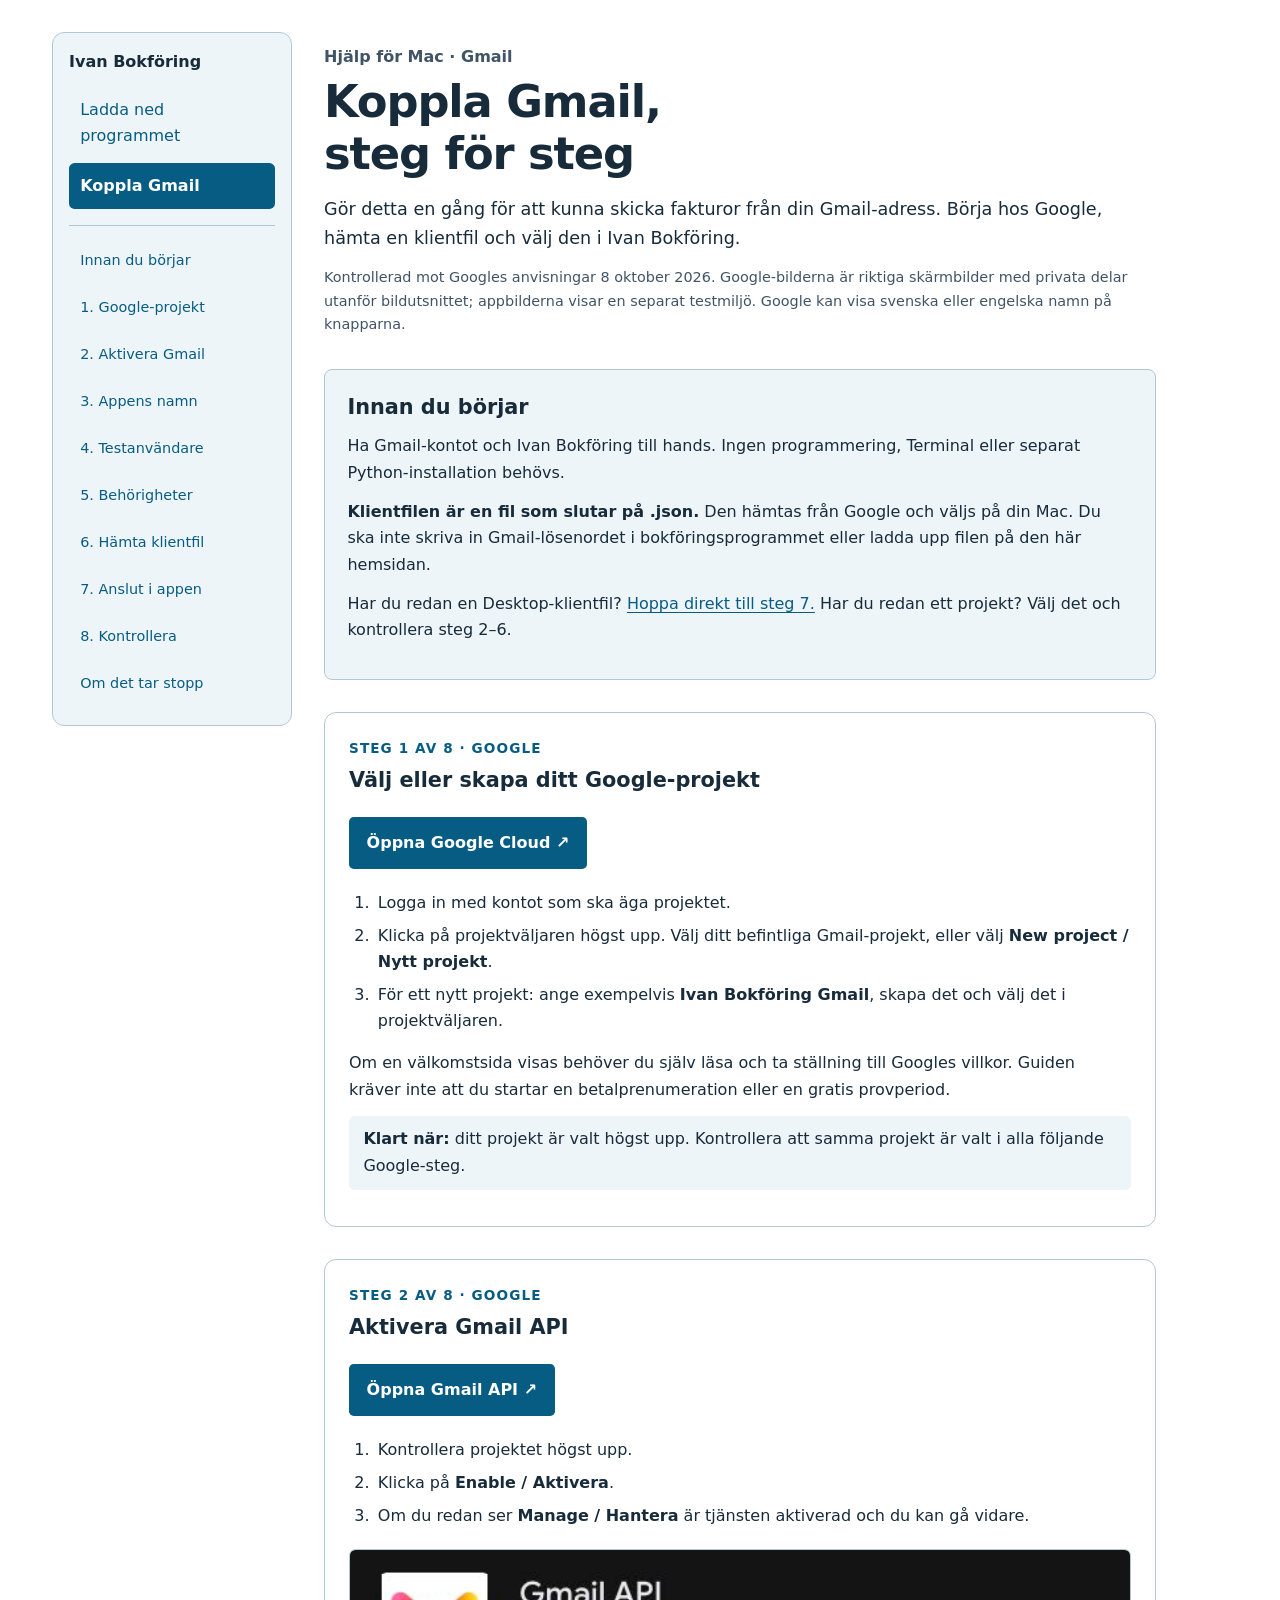
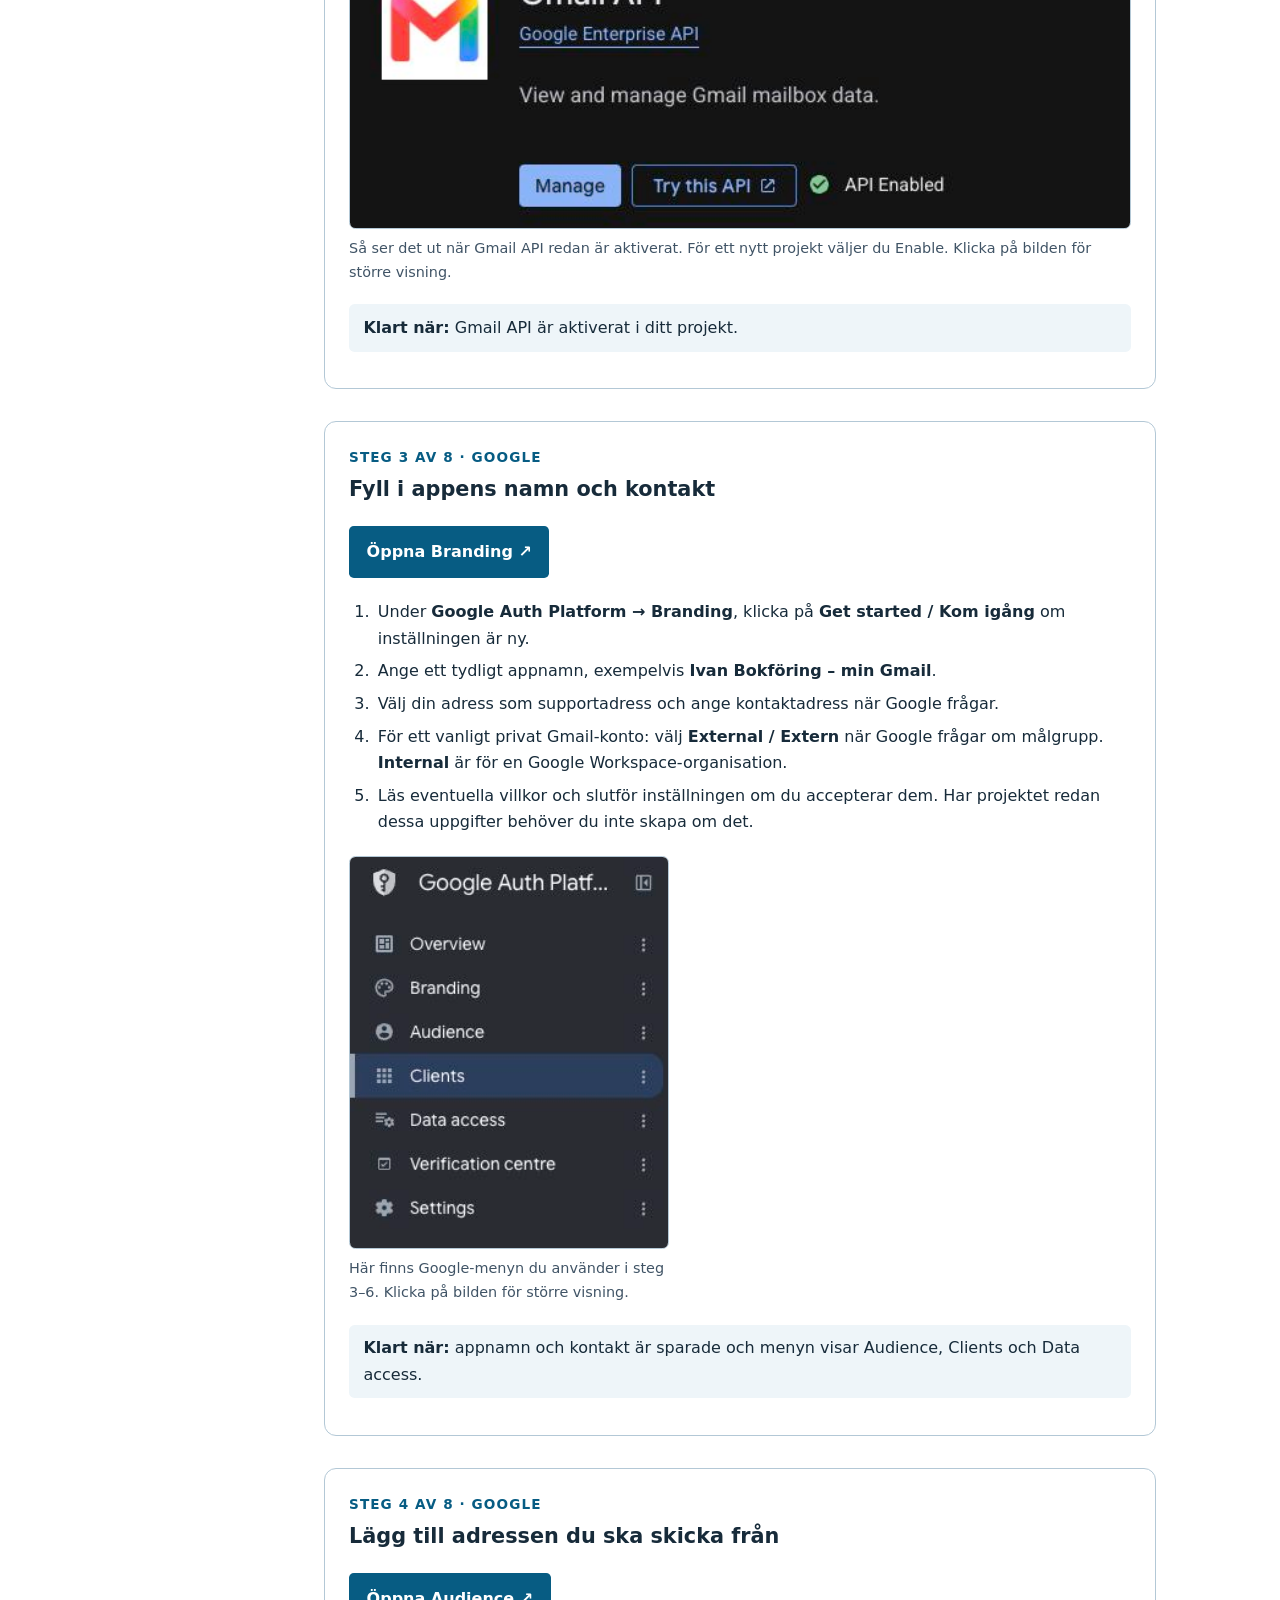
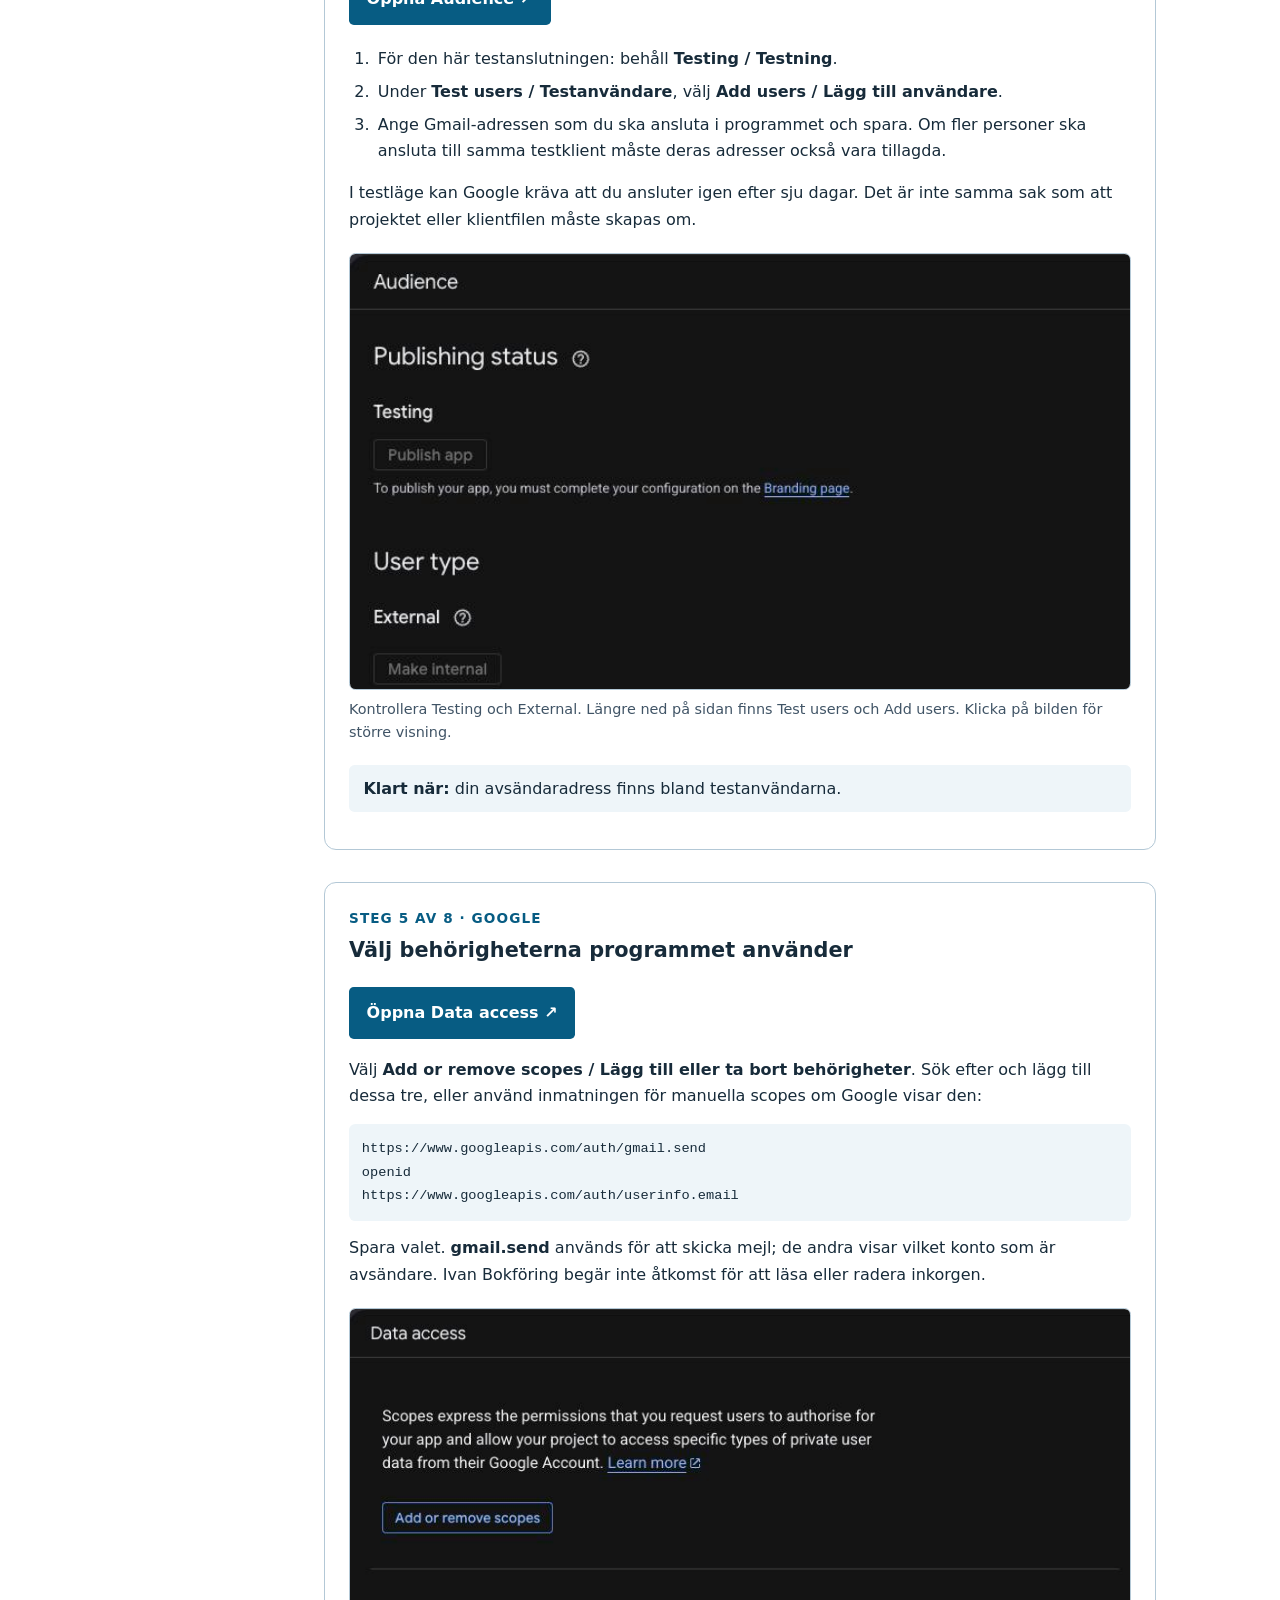
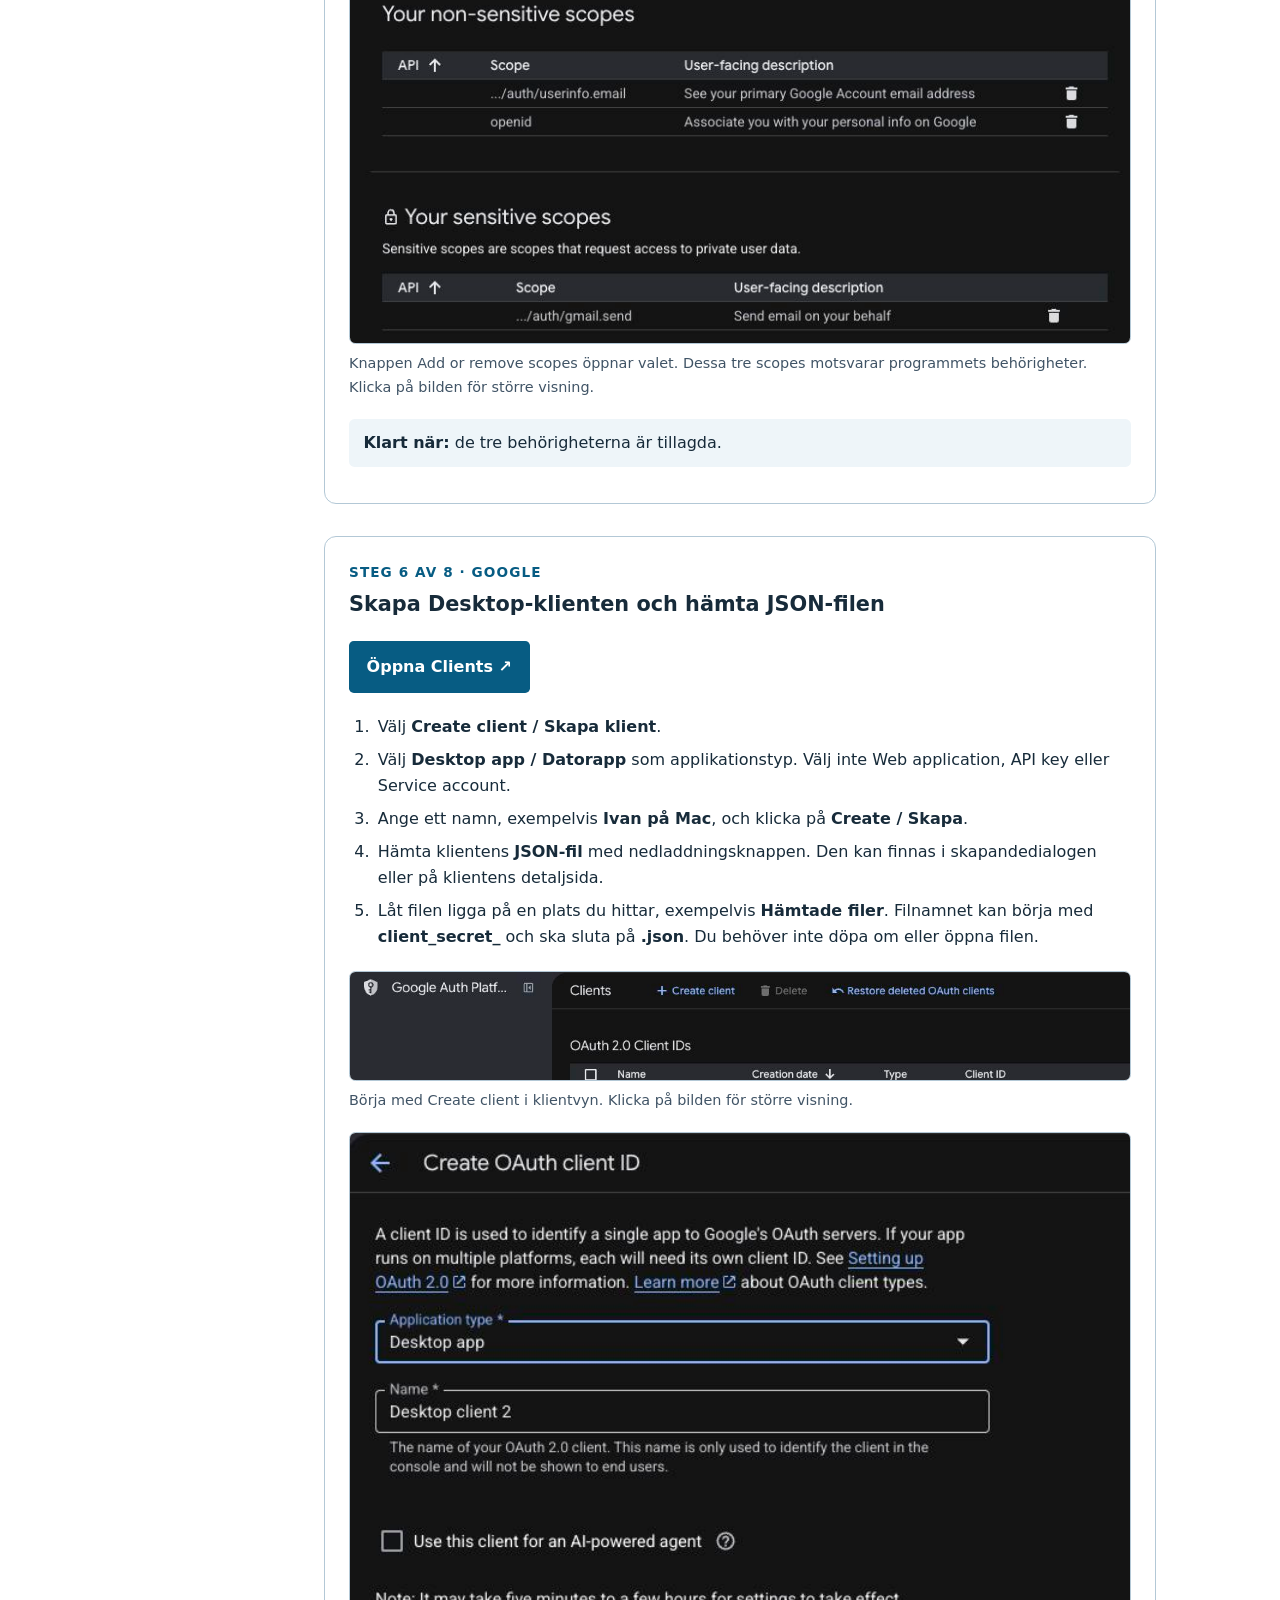
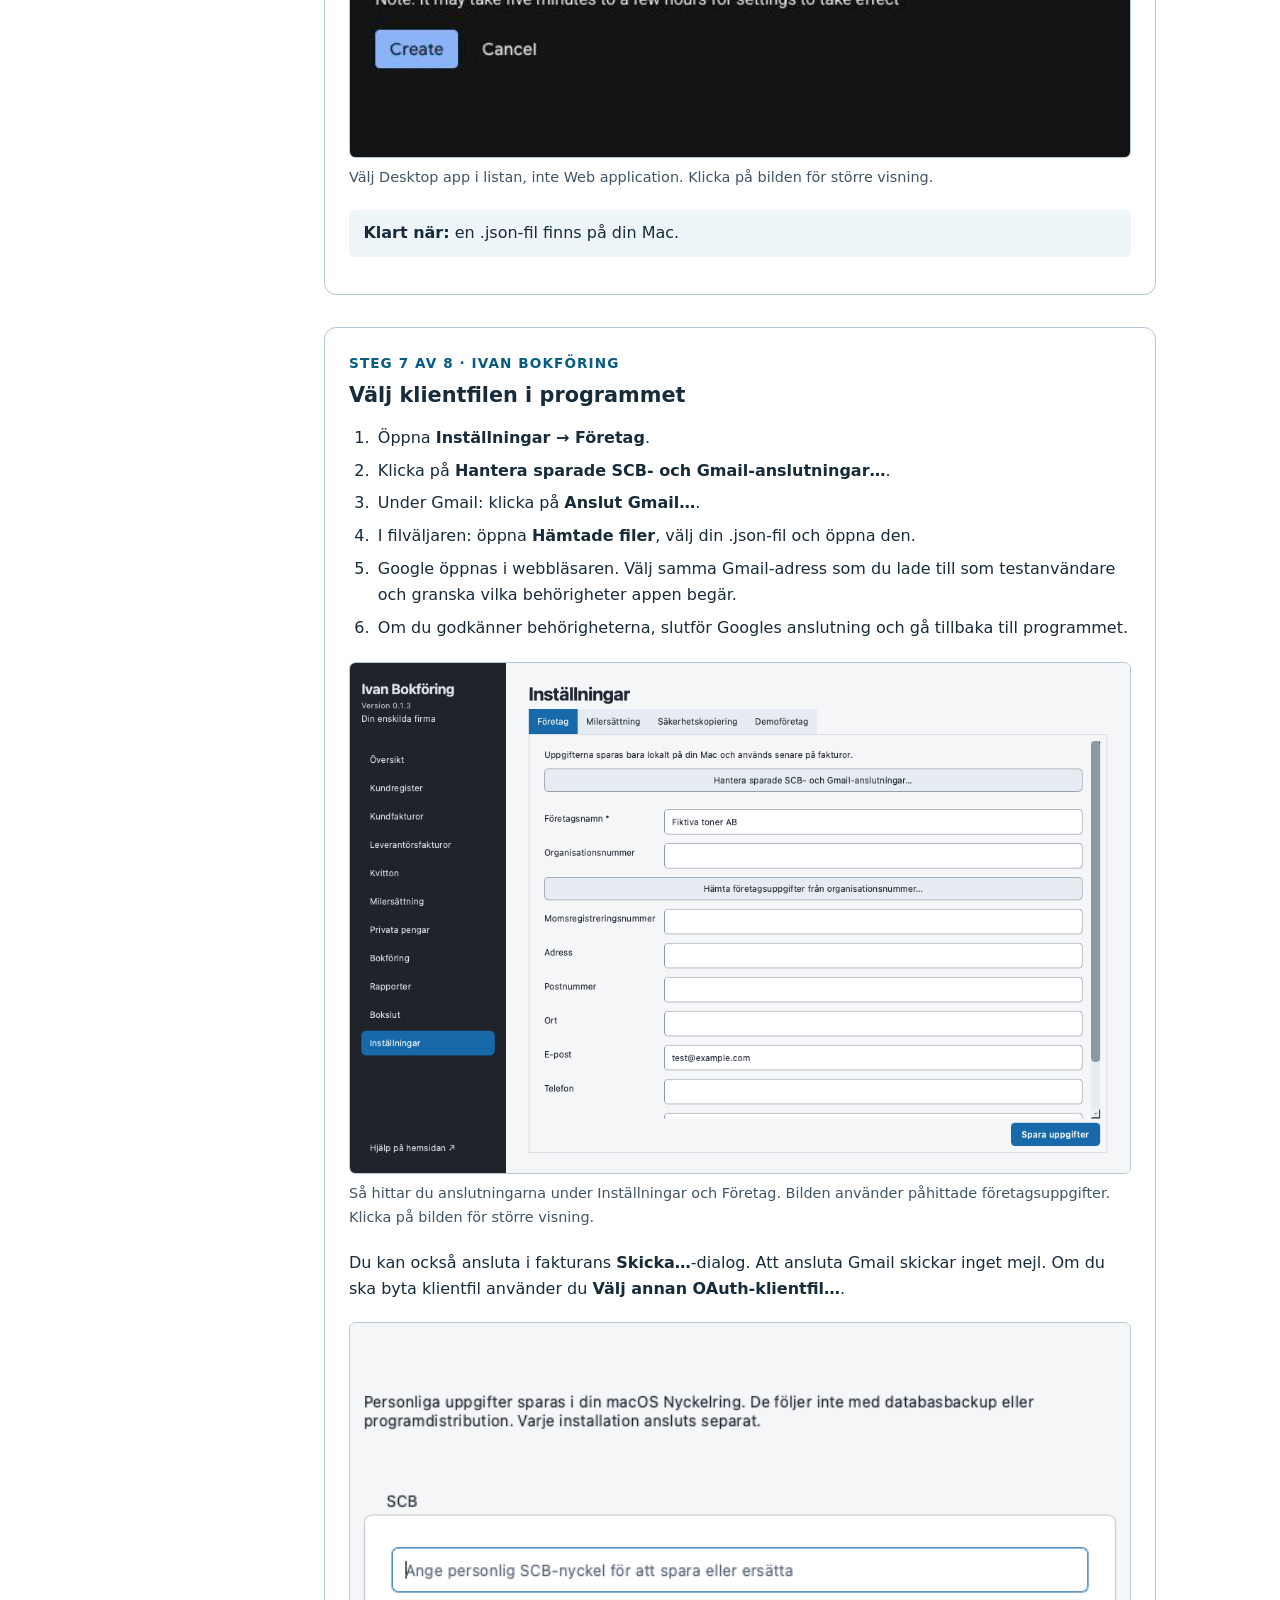
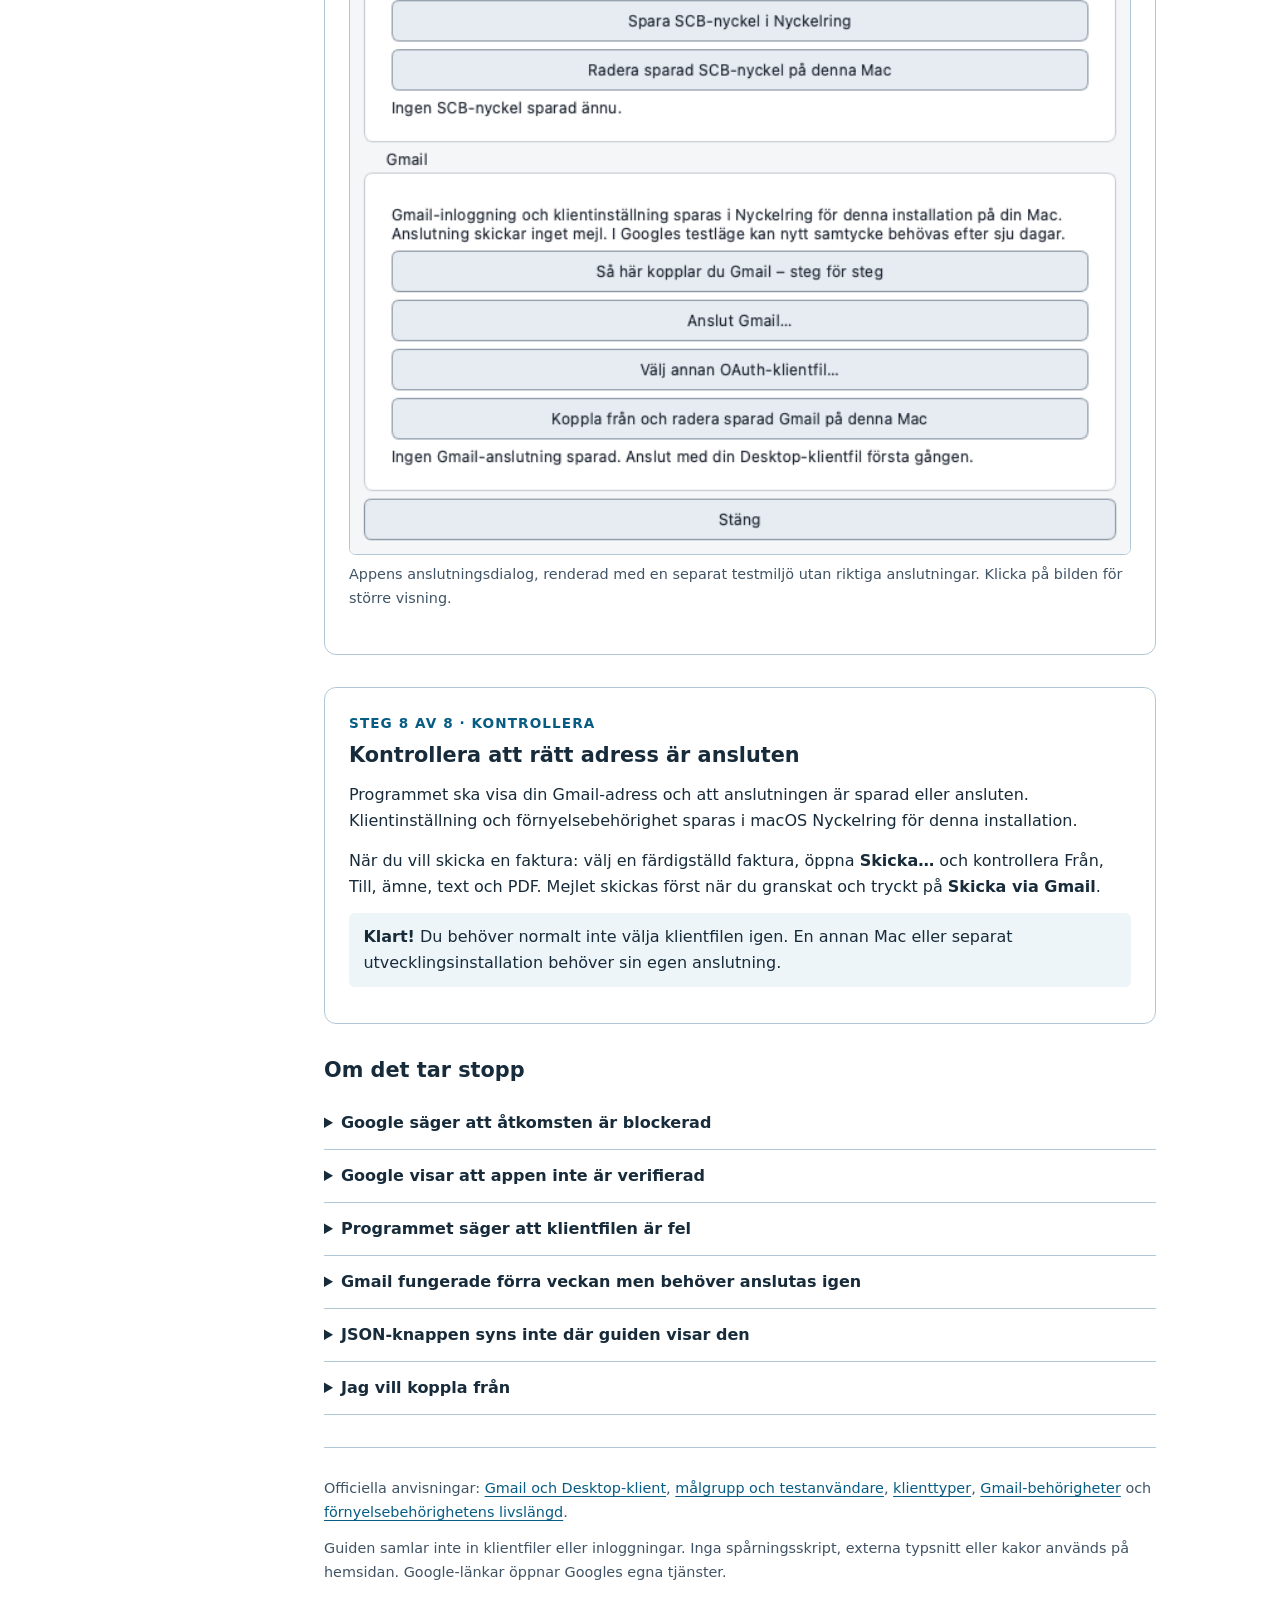
==== gmail.html @ 07125167 "Lägg till Gmail-guide med sidoflik, skärmbilder och snabblänkar Åtta steg för Google Desktop-klient " ====
<!doctype html>
<html lang="sv">
<head>
  <meta charset="utf-8">
  <meta name="viewport" content="width=device-width, initial-scale=1">
  <meta name="description" content="Koppla Gmail till Ivan Bokföring. Tydliga steg för Google-projekt, Desktop-klientfil och anslutning på din Mac.">
  <meta name="color-scheme" content="light">
  <title>Koppla Gmail – steg för steg · Ivan Bokföring</title>
  <link rel="icon" href="favicon.svg" type="image/svg+xml">
  <link rel="stylesheet" href="theme.css">
  <link rel="stylesheet" href="guide.css">
</head>
<body>
  <a class="skip-link" href="#guide">Hoppa till guiden</a>
  <div class="site-layout">
    <nav class="site-nav" aria-label="Hemsidans flikar">
      <strong>Ivan Bokföring</strong>
      <a href="index.html">Ladda ned programmet</a>
      <a href="gmail.html" aria-current="page">Koppla Gmail</a>
      <div class="step-links" aria-label="Gå till steg">
        <a href="#borja">Innan du börjar</a>
        <a href="#projekt">1. Google-projekt</a>
        <a href="#api">2. Aktivera Gmail</a>
        <a href="#appnamn">3. Appens namn</a>
        <a href="#testanvandare">4. Testanvändare</a>
        <a href="#behorigheter">5. Behörigheter</a>
        <a href="#klientfil">6. Hämta klientfil</a>
        <a href="#anslut">7. Anslut i appen</a>
        <a href="#klart">8. Kontrollera</a>
        <a href="#problem">Om det tar stopp</a>
      </div>
    </nav>
    <main id="guide">
      <header>
        <p class="eyebrow">Hjälp för Mac · Gmail</p>
        <h1>Koppla Gmail,<br>steg för steg</h1>
        <p class="intro">Gör detta en gång för att kunna skicka fakturor från din Gmail-adress. Börja hos Google, hämta en klientfil och välj den i Ivan Bokföring.</p>
        <p class="small">Kontrollerad mot Googles anvisningar 8 oktober 2026. Google-bilderna är riktiga skärmbilder med privata delar utanför bildutsnittet; appbilderna visar en separat testmiljö. Google kan visa svenska eller engelska namn på knapparna.</p>
      </header>
      <section class="release" id="borja">
        <h2>Innan du börjar</h2>
        <p>Ha Gmail-kontot och Ivan Bokföring till hands. Ingen programmering, Terminal eller separat Python-installation behövs.</p>
        <p><strong>Klientfilen är en fil som slutar på .json.</strong> Den hämtas från Google och väljs på din Mac. Du ska inte skriva in Gmail-lösenordet i bokföringsprogrammet eller ladda upp filen på den här hemsidan.</p>
        <p>Har du redan en Desktop-klientfil? <a href="#anslut">Hoppa direkt till steg 7.</a> Har du redan ett projekt? Välj det och kontrollera steg 2–6.</p>
      </section>
      <section class="step" id="projekt">
        <p class="step-number">Steg 1 av 8 · Google</p>
        <h2>Välj eller skapa ditt Google-projekt</h2>
        <a class="button" href="https://console.cloud.google.com/" target="_blank" rel="noopener noreferrer">Öppna Google Cloud ↗</a>
        <ol>
          <li>Logga in med kontot som ska äga projektet.</li>
          <li>Klicka på projektväljaren högst upp. Välj ditt befintliga Gmail-projekt, eller välj <strong>New project / Nytt projekt</strong>.</li>
          <li>För ett nytt projekt: ange exempelvis <strong>Ivan Bokföring Gmail</strong>, skapa det och välj det i projektväljaren.</li>
        </ol>
        <p>Om en välkomstsida visas behöver du själv läsa och ta ställning till Googles villkor. Guiden kräver inte att du startar en betalprenumeration eller en gratis provperiod.</p>
        <p class="ready"><strong>Klart när:</strong> ditt projekt är valt högst upp. Kontrollera att samma projekt är valt i alla följande Google-steg.</p>
      </section>
      <section class="step" id="api">
        <p class="step-number">Steg 2 av 8 · Google</p>
        <h2>Aktivera Gmail API</h2>
        <a class="button" href="https://console.cloud.google.com/apis/library/gmail.googleapis.com" target="_blank" rel="noopener noreferrer">Öppna Gmail API ↗</a>
        <ol>
          <li>Kontrollera projektet högst upp.</li>
          <li>Klicka på <strong>Enable / Aktivera</strong>.</li>
          <li>Om du redan ser <strong>Manage / Hantera</strong> är tjänsten aktiverad och du kan gå vidare.</li>
        </ol>
        <figure><a href="gmail-google-gmail-api.jpg"><img src="gmail-google-gmail-api.jpg" alt="Gmail API visar Manage och API Enabled." loading="lazy"></a><figcaption>Så ser det ut när Gmail API redan är aktiverat. För ett nytt projekt väljer du Enable. Klicka på bilden för större visning.</figcaption></figure>
        <p class="ready"><strong>Klart när:</strong> Gmail API är aktiverat i ditt projekt.</p>
      </section>
      <section class="step" id="appnamn">
        <p class="step-number">Steg 3 av 8 · Google</p>
        <h2>Fyll i appens namn och kontakt</h2>
        <a class="button" href="https://console.cloud.google.com/auth/branding" target="_blank" rel="noopener noreferrer">Öppna Branding ↗</a>
        <ol>
          <li>Under <strong>Google Auth Platform → Branding</strong>, klicka på <strong>Get started / Kom igång</strong> om inställningen är ny.</li>
          <li>Ange ett tydligt appnamn, exempelvis <strong>Ivan Bokföring – min Gmail</strong>.</li>
          <li>Välj din adress som supportadress och ange kontaktadress när Google frågar.</li>
          <li>För ett vanligt privat Gmail-konto: välj <strong>External / Extern</strong> när Google frågar om målgrupp. <strong>Internal</strong> är för en Google Workspace-organisation.</li>
          <li>Läs eventuella villkor och slutför inställningen om du accepterar dem. Har projektet redan dessa uppgifter behöver du inte skapa om det.</li>
        </ol>
        <figure class="menu-image"><a href="gmail-google-meny.jpg"><img src="gmail-google-meny.jpg" alt="Google Auth Platform med menyalternativen Branding, Audience, Clients och Data access." loading="lazy"></a><figcaption>Här finns Google-menyn du använder i steg 3–6. Klicka på bilden för större visning.</figcaption></figure>
        <p class="ready"><strong>Klart när:</strong> appnamn och kontakt är sparade och menyn visar Audience, Clients och Data access.</p>
      </section>
      <section class="step" id="testanvandare">
        <p class="step-number">Steg 4 av 8 · Google</p>
        <h2>Lägg till adressen du ska skicka från</h2>
        <a class="button" href="https://console.cloud.google.com/auth/audience" target="_blank" rel="noopener noreferrer">Öppna Audience ↗</a>
        <ol>
          <li>För den här testanslutningen: behåll <strong>Testing / Testning</strong>.</li>
          <li>Under <strong>Test users / Testanvändare</strong>, välj <strong>Add users / Lägg till användare</strong>.</li>
          <li>Ange Gmail-adressen som du ska ansluta i programmet och spara. Om fler personer ska ansluta till samma testklient måste deras adresser också vara tillagda.</li>
        </ol>
        <p>I testläge kan Google kräva att du ansluter igen efter sju dagar. Det är inte samma sak som att projektet eller klientfilen måste skapas om.</p>
        <figure><a href="gmail-google-audience.jpg"><img src="gmail-google-audience.jpg" alt="Audience visar Publishing status Testing och User type External." loading="lazy"></a><figcaption>Kontrollera Testing och External. Längre ned på sidan finns Test users och Add users. Klicka på bilden för större visning.</figcaption></figure>
        <p class="ready"><strong>Klart när:</strong> din avsändaradress finns bland testanvändarna.</p>
      </section>
      <section class="step" id="behorigheter">
        <p class="step-number">Steg 5 av 8 · Google</p>
        <h2>Välj behörigheterna programmet använder</h2>
        <a class="button" href="https://console.cloud.google.com/auth/scopes" target="_blank" rel="noopener noreferrer">Öppna Data access ↗</a>
        <p>Välj <strong>Add or remove scopes / Lägg till eller ta bort behörigheter</strong>. Sök efter och lägg till dessa tre, eller använd inmatningen för manuella scopes om Google visar den:</p>
        <pre><code>https://www.googleapis.com/auth/gmail.send
openid
https://www.googleapis.com/auth/userinfo.email</code></pre>
        <p>Spara valet. <strong>gmail.send</strong> används för att skicka mejl; de andra visar vilket konto som är avsändare. Ivan Bokföring begär inte åtkomst för att läsa eller radera inkorgen.</p>
        <figure><a href="gmail-google-scopes.jpg"><img src="gmail-google-scopes.jpg" alt="Data access med Add or remove scopes samt openid, userinfo.email och gmail.send." loading="lazy"></a><figcaption>Knappen Add or remove scopes öppnar valet. Dessa tre scopes motsvarar programmets behörigheter. Klicka på bilden för större visning.</figcaption></figure>
        <p class="ready"><strong>Klart när:</strong> de tre behörigheterna är tillagda.</p>
      </section>
      <section class="step" id="klientfil">
        <p class="step-number">Steg 6 av 8 · Google</p>
        <h2>Skapa Desktop-klienten och hämta JSON-filen</h2>
        <a class="button" href="https://console.cloud.google.com/auth/clients" target="_blank" rel="noopener noreferrer">Öppna Clients ↗</a>
        <ol>
          <li>Välj <strong>Create client / Skapa klient</strong>.</li>
          <li>Välj <strong>Desktop app / Datorapp</strong> som applikationstyp. Välj inte Web application, API key eller Service account.</li>
          <li>Ange ett namn, exempelvis <strong>Ivan på Mac</strong>, och klicka på <strong>Create / Skapa</strong>.</li>
          <li>Hämta klientens <strong>JSON-fil</strong> med nedladdningsknappen. Den kan finnas i skapandedialogen eller på klientens detaljsida.</li>
          <li>Låt filen ligga på en plats du hittar, exempelvis <strong>Hämtade filer</strong>. Filnamnet kan börja med <strong>client_secret_</strong> och ska sluta på <strong>.json</strong>. Du behöver inte döpa om eller öppna filen.</li>
        </ol>
        <figure><a href="gmail-google-clients.jpg"><img src="gmail-google-clients.jpg" alt="Clients med knappen Create client." loading="lazy"></a><figcaption>Börja med Create client i klientvyn. Klicka på bilden för större visning.</figcaption></figure><figure><a href="gmail-google-desktop.jpg"><img src="gmail-google-desktop.jpg" alt="Application type med Desktop app vald." loading="lazy"></a><figcaption>Välj Desktop app i listan, inte Web application. Klicka på bilden för större visning.</figcaption></figure>
        <p class="ready"><strong>Klart när:</strong> en .json-fil finns på din Mac.</p>
      </section>
      <section class="step" id="anslut">
        <p class="step-number">Steg 7 av 8 · Ivan Bokföring</p>
        <h2>Välj klientfilen i programmet</h2>
        <ol>
          <li>Öppna <strong>Inställningar → Företag</strong>.</li>
          <li>Klicka på <strong>Hantera sparade SCB- och Gmail-anslutningar…</strong>.</li>
          <li>Under Gmail: klicka på <strong>Anslut Gmail…</strong>.</li>
          <li>I filväljaren: öppna <strong>Hämtade filer</strong>, välj din .json-fil och öppna den.</li>
          <li>Google öppnas i webbläsaren. Välj samma Gmail-adress som du lade till som testanvändare och granska vilka behörigheter appen begär.</li>
          <li>Om du godkänner behörigheterna, slutför Googles anslutning och gå tillbaka till programmet.</li>
        </ol>
        <figure><a href="gmail-app-installningar.png"><img src="gmail-app-installningar.png" alt="Företagsinställningarna med knappen Hantera sparade SCB- och Gmail-anslutningar." loading="lazy"></a><figcaption>Så hittar du anslutningarna under Inställningar och Företag. Bilden använder påhittade företagsuppgifter. Klicka på bilden för större visning.</figcaption></figure>
        <p>Du kan också ansluta i fakturans <strong>Skicka…</strong>-dialog. Att ansluta Gmail skickar inget mejl. Om du ska byta klientfil använder du <strong>Välj annan OAuth-klientfil…</strong>.</p>
        <figure><a href="gmail-app-anslutningar.png"><img src="gmail-app-anslutningar.png" alt="Anslutningsdialogen i Ivan Bokföring med Gmail-guiden och knappen Anslut Gmail." loading="lazy"></a><figcaption>Appens anslutningsdialog, renderad med en separat testmiljö utan riktiga anslutningar. Klicka på bilden för större visning.</figcaption></figure>
      </section>
      <section class="step" id="klart">
        <p class="step-number">Steg 8 av 8 · Kontrollera</p>
        <h2>Kontrollera att rätt adress är ansluten</h2>
        <p>Programmet ska visa din Gmail-adress och att anslutningen är sparad eller ansluten. Klientinställning och förnyelsebehörighet sparas i macOS Nyckelring för denna installation.</p>
        <p>När du vill skicka en faktura: välj en färdigställd faktura, öppna <strong>Skicka…</strong> och kontrollera Från, Till, ämne, text och PDF. Mejlet skickas först när du granskat och tryckt på <strong>Skicka via Gmail</strong>.</p>
        <p class="ready"><strong>Klart!</strong> Du behöver normalt inte välja klientfilen igen. En annan Mac eller separat utvecklingsinstallation behöver sin egen anslutning.</p>
      </section>
      <section id="problem">
        <h2>Om det tar stopp</h2>
        <details><summary>Google säger att åtkomsten är blockerad</summary><p>Kontrollera projektet och steg 4: finns exakt den adress du loggar in med bland testanvändarna? För ett arbets- eller skolkonto kan administratören också begränsa anslutningar.</p></details>
        <details><summary>Google visar att appen inte är verifierad</summary><p>En egen testklient kan ge en sådan varning. Kontrollera att appnamn, projekt och efterfrågade behörigheter är de du avser. Fortsätt inte med en okänd app eller oväntade behörigheter. En blockering kan kräva ändringar hos Google eller hjälp från administratören.</p></details>
        <details><summary>Programmet säger att klientfilen är fel</summary><p>Hämta JSON från en klient av typen Desktop app enligt steg 6. En API-nyckel, Web application-klient eller servicekontofil fungerar inte. Välj den riktiga .json-filen, inte en bild eller ZIP.</p></details>
        <details><summary>Gmail fungerade förra veckan men behöver anslutas igen</summary><p>För External med Testing gäller normalt sju dagars förnyelsebehörighet när Gmail används. Klicka Anslut Gmail igen och godkänn hos Google. Programmet återanvänder sparad klientinställning.</p></details>
        <details><summary>JSON-knappen syns inte där guiden visar den</summary><p>Google ändrar ibland gränssnittet. Öppna Clients, välj din Desktop-klient och leta efter nedladdning av JSON. Läs även Googles klientguide nedan.</p></details>
        <details><summary>Jag vill koppla från</summary><p>Använd Koppla från och radera sparad Gmail på denna Mac i appen. Det tar bort appens lokala Gmail-anslutning. Googles övergripande samtycke kan hanteras under <a href="https://myaccount.google.com/connections" target="_blank" rel="noopener noreferrer">Google-kontots anslutningar</a>.</p></details>
      </section>
      <footer>
        <p>Officiella anvisningar: <a href="https://developers.google.com/workspace/gmail/api/quickstart/python">Gmail och Desktop-klient</a>, <a href="https://developers.google.com/workspace/guides/configure-oauth-consent">målgrupp och testanvändare</a>, <a href="https://developers.google.com/workspace/guides/create-credentials">klienttyper</a>, <a href="https://developers.google.com/workspace/gmail/api/auth/scopes">Gmail-behörigheter</a> och <a href="https://developers.google.com/identity/protocols/oauth2#expiration">förnyelsebehörighetens livslängd</a>.</p>
        <p>Guiden samlar inte in klientfiler eller inloggningar. Inga spårningsskript, externa typsnitt eller kakor används på hemsidan. Google-länkar öppnar Googles egna tjänster.</p>
      </footer>
    </main>
  </div>
</body>
</html>
---- theme.css ----
:root {
  color-scheme: light;
  --paper: #ffffff;
  --ink: #172b3a;
  --muted: #405466;
  --accent: #075c83;
  --accent-hover: #034565;
  --panel: #eef5f9;
  --border: #b3c8d6;
  --status-bg: #fff1cb;
  --status-ink: #634300;
  --focus: #9a4c00;
}
* { box-sizing: border-box; }
body { margin: 0; background: var(--paper); color: var(--ink); font: 1rem/1.65 system-ui, sans-serif; }
main { max-width: 46rem; margin: 0 auto; padding: 2.8rem 1.25rem 1.5rem; }
h1 { font-size: clamp(2rem, 6vw, 2.8rem); line-height: 1.15; margin: .35rem 0 1rem; letter-spacing: -.025em; }
h2 { font-size: 1.3rem; line-height: 1.35; margin: 0 0 .8rem; }
p { margin: .8rem 0; }
.intro { font-size: 1.1rem; }
.eyebrow { color: var(--muted); font-weight: 600; margin: 0; }
section { margin-top: 2rem; }
.release { padding: 1.4rem; border: 1px solid var(--border); border-radius: .5rem; background: var(--panel); color: var(--ink); }
.status { display: inline-block; margin: 0 0 .85rem; padding: .15rem .6rem; border-radius: .2rem; color: var(--status-ink); background: var(--status-bg); font-weight: 650; }
a { color: var(--accent); text-underline-offset: .2em; }
a:hover, a:active { color: var(--accent-hover); }
a:focus-visible { outline: 3px solid var(--focus); outline-offset: 4px; }
.button { display: inline-block; padding: .8rem 1.1rem; margin: .65rem 0 .3rem; border-radius: .3rem; background: var(--accent); color: var(--paper); font-weight: 650; text-decoration: none; }
.button span { display: block; font-size: .9rem; font-weight: 400; }
.button:hover, .button:active { background: var(--accent-hover); color: var(--paper); }
.small, footer { font-size: .9rem; color: var(--muted); }
ol { padding-left: 1.6rem; }
li { padding-left: .2rem; margin: .4rem 0; }
code { font-size: .95em; overflow-wrap: anywhere; }
footer { margin-top: 2rem; padding-top: 1rem; border-top: 1px solid var(--border); }
@media (max-width: 30rem) { main { padding-top: 1.5rem; } .release { padding: 1rem; } .button { display: block; text-align: center; } }
---- guide.css ----
.site-layout { max-width: 76rem; margin: auto; display: grid; grid-template-columns: 15rem minmax(0, 1fr); gap: 2rem; padding: 2rem 1.25rem; }
.site-layout main { width: 100%; max-width: 52rem; margin: 0; padding: .75rem 0 1.5rem; min-width: 0; }
.site-nav { position: sticky; top: 1.5rem; align-self: start; padding: 1rem; border: 1px solid var(--border); border-radius: .75rem; background: var(--panel); }
.site-nav strong { display: block; margin-bottom: .75rem; }
.site-nav a { display: block; padding: .6rem .7rem; margin: .25rem 0; border-radius: .35rem; text-decoration: none; }
.site-nav a[aria-current="page"] { background: var(--accent); color: var(--paper); font-weight: 650; }
.site-nav .step-links { margin-top: 1rem; padding-top: .6rem; border-top: 1px solid var(--border); font-size: .9rem; }
.step { scroll-margin-top: 1rem; padding: 1.5rem; border: 1px solid var(--border); border-radius: .75rem; }
.step-number { color: var(--accent); font-size: .85rem; font-weight: 700; text-transform: uppercase; letter-spacing: .08em; margin: 0 0 .4rem; }
.ready { background: var(--panel); padding: .65rem .9rem; border-radius: .35rem; }
.quick-links { display: flex; flex-wrap: wrap; gap: .4rem 1rem; margin: 1rem 0; }
figure { margin: 1.25rem 0; }
figure img { display: block; width: 100%; height: auto; border: 1px solid var(--border); border-radius: .4rem; }
figcaption { font-size: .9rem; color: var(--muted); margin-top: .5rem; }
pre { white-space: pre-wrap; overflow-wrap: anywhere; background: var(--panel); padding: .8rem; border-radius: .4rem; font-size: .9rem; }
details { padding: .8rem 0; border-bottom: 1px solid var(--border); }
summary { cursor: pointer; font-weight: 650; }
.skip-link { position: absolute; left: -9999px; }
.skip-link:focus { left: 1rem; top: .5rem; background: var(--paper); z-index: 2; padding: .5rem; }
@media (max-width: 55rem) {
  .site-layout { display: block; padding: 1rem; }
  .site-nav { position: static; margin-bottom: 1.5rem; }
  .site-nav > a { display: inline-block; }
  .site-nav .step-links { display: flex; flex-wrap: wrap; gap: .2rem; }
  .site-nav .step-links a { padding: .25rem .5rem; }
  .step { padding: 1rem; }
}

.menu-image { max-width: 20rem; }
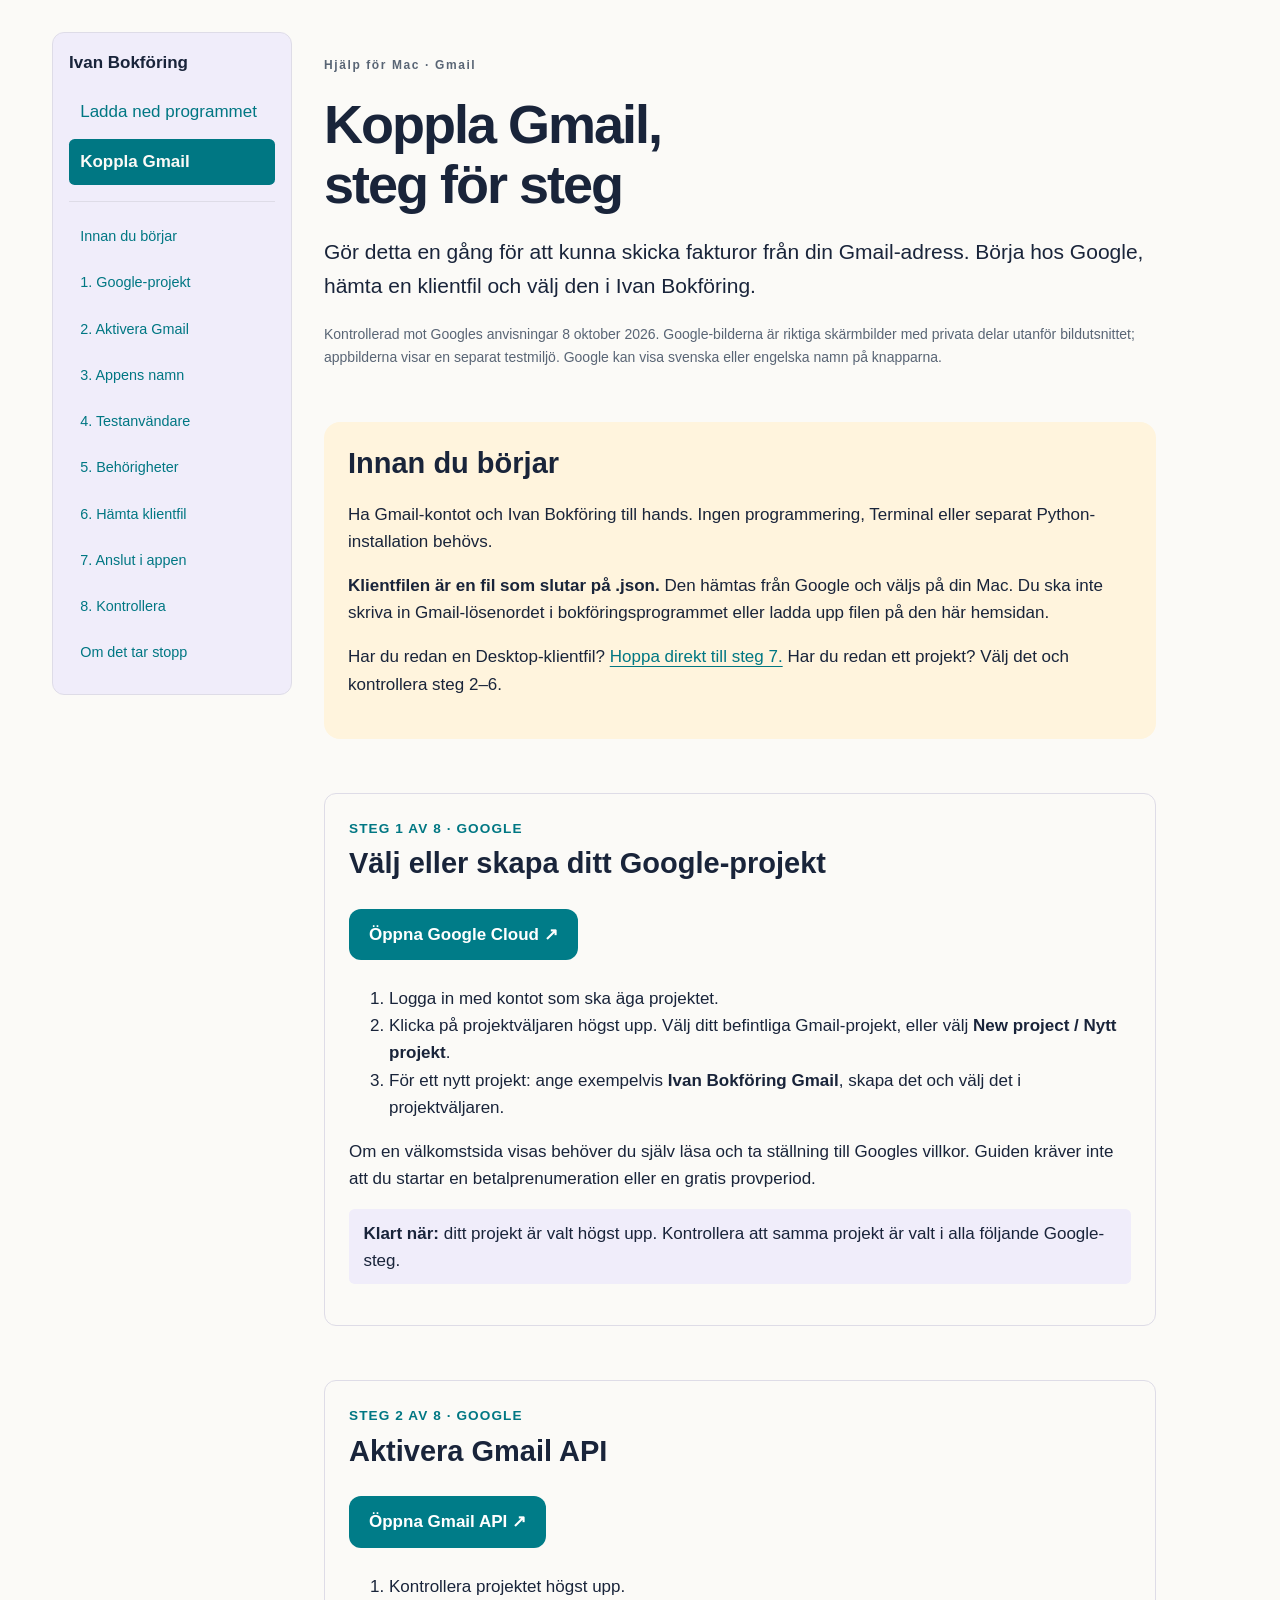
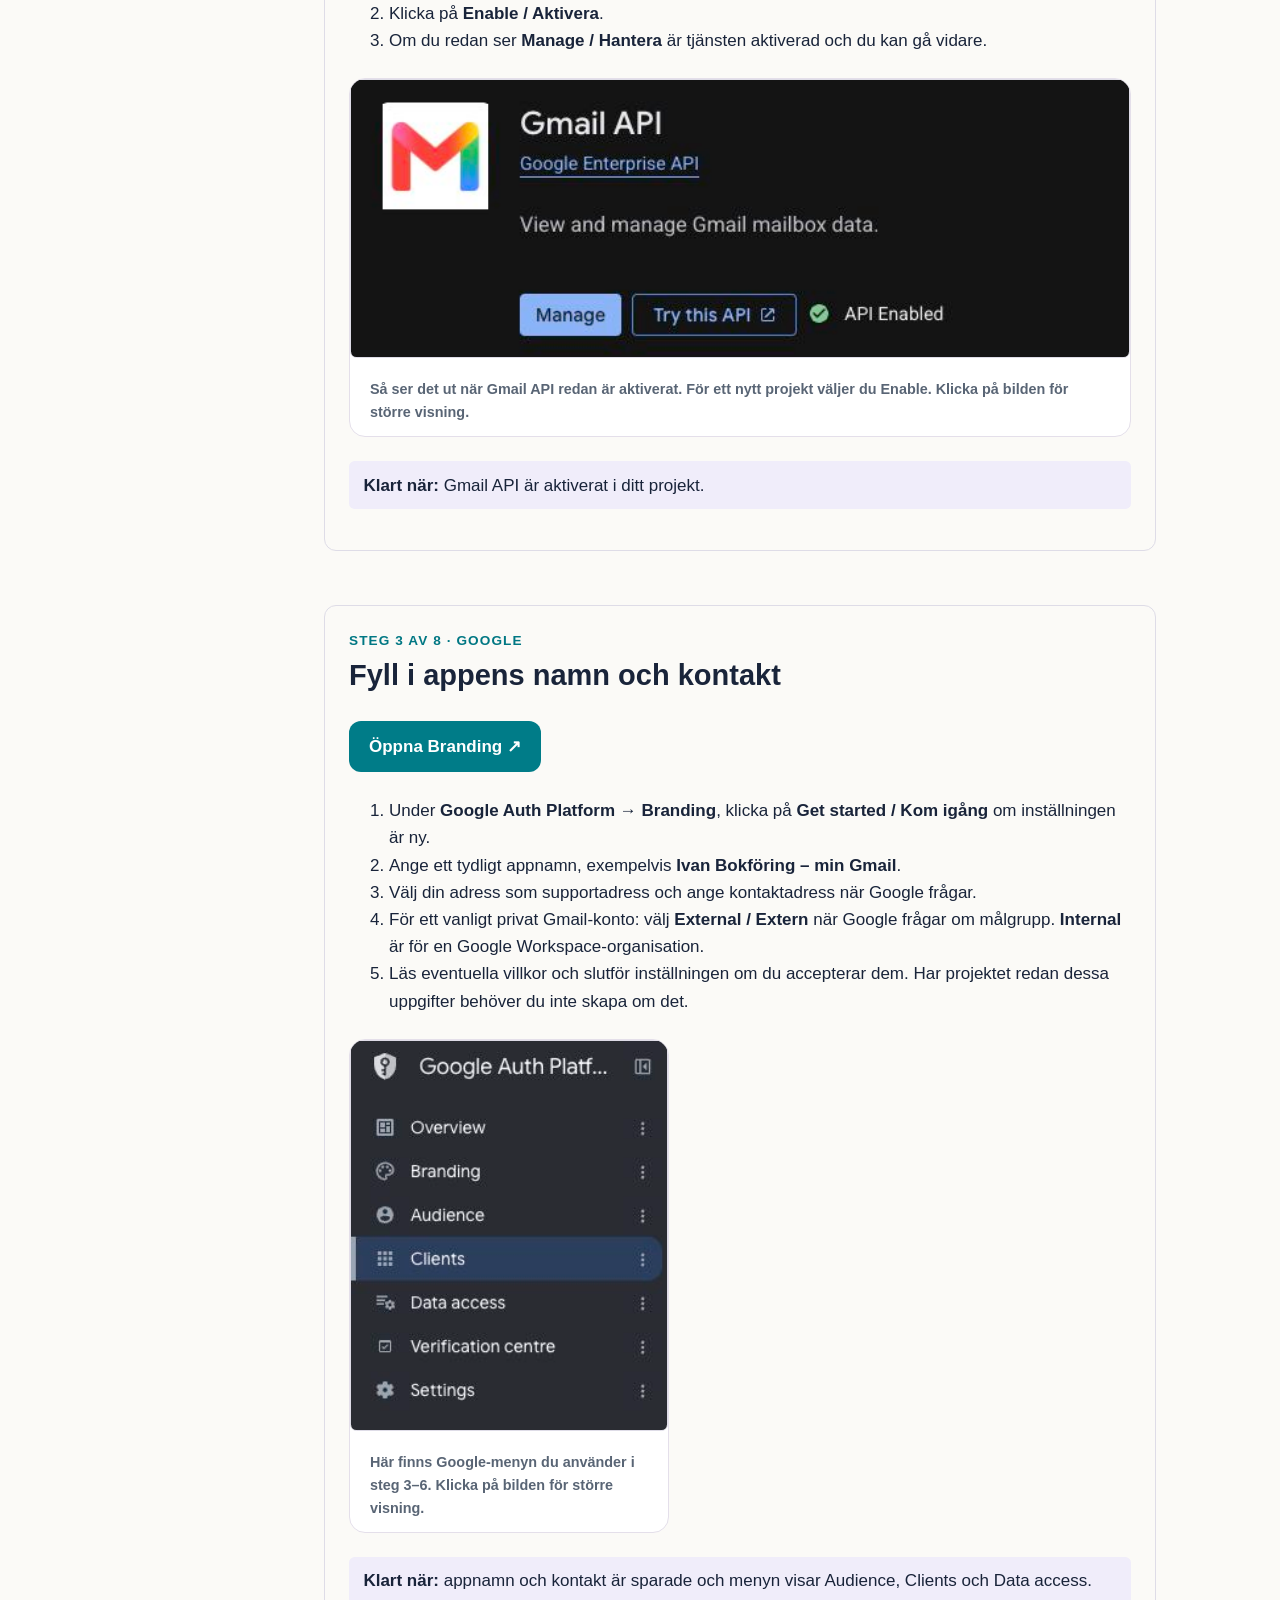
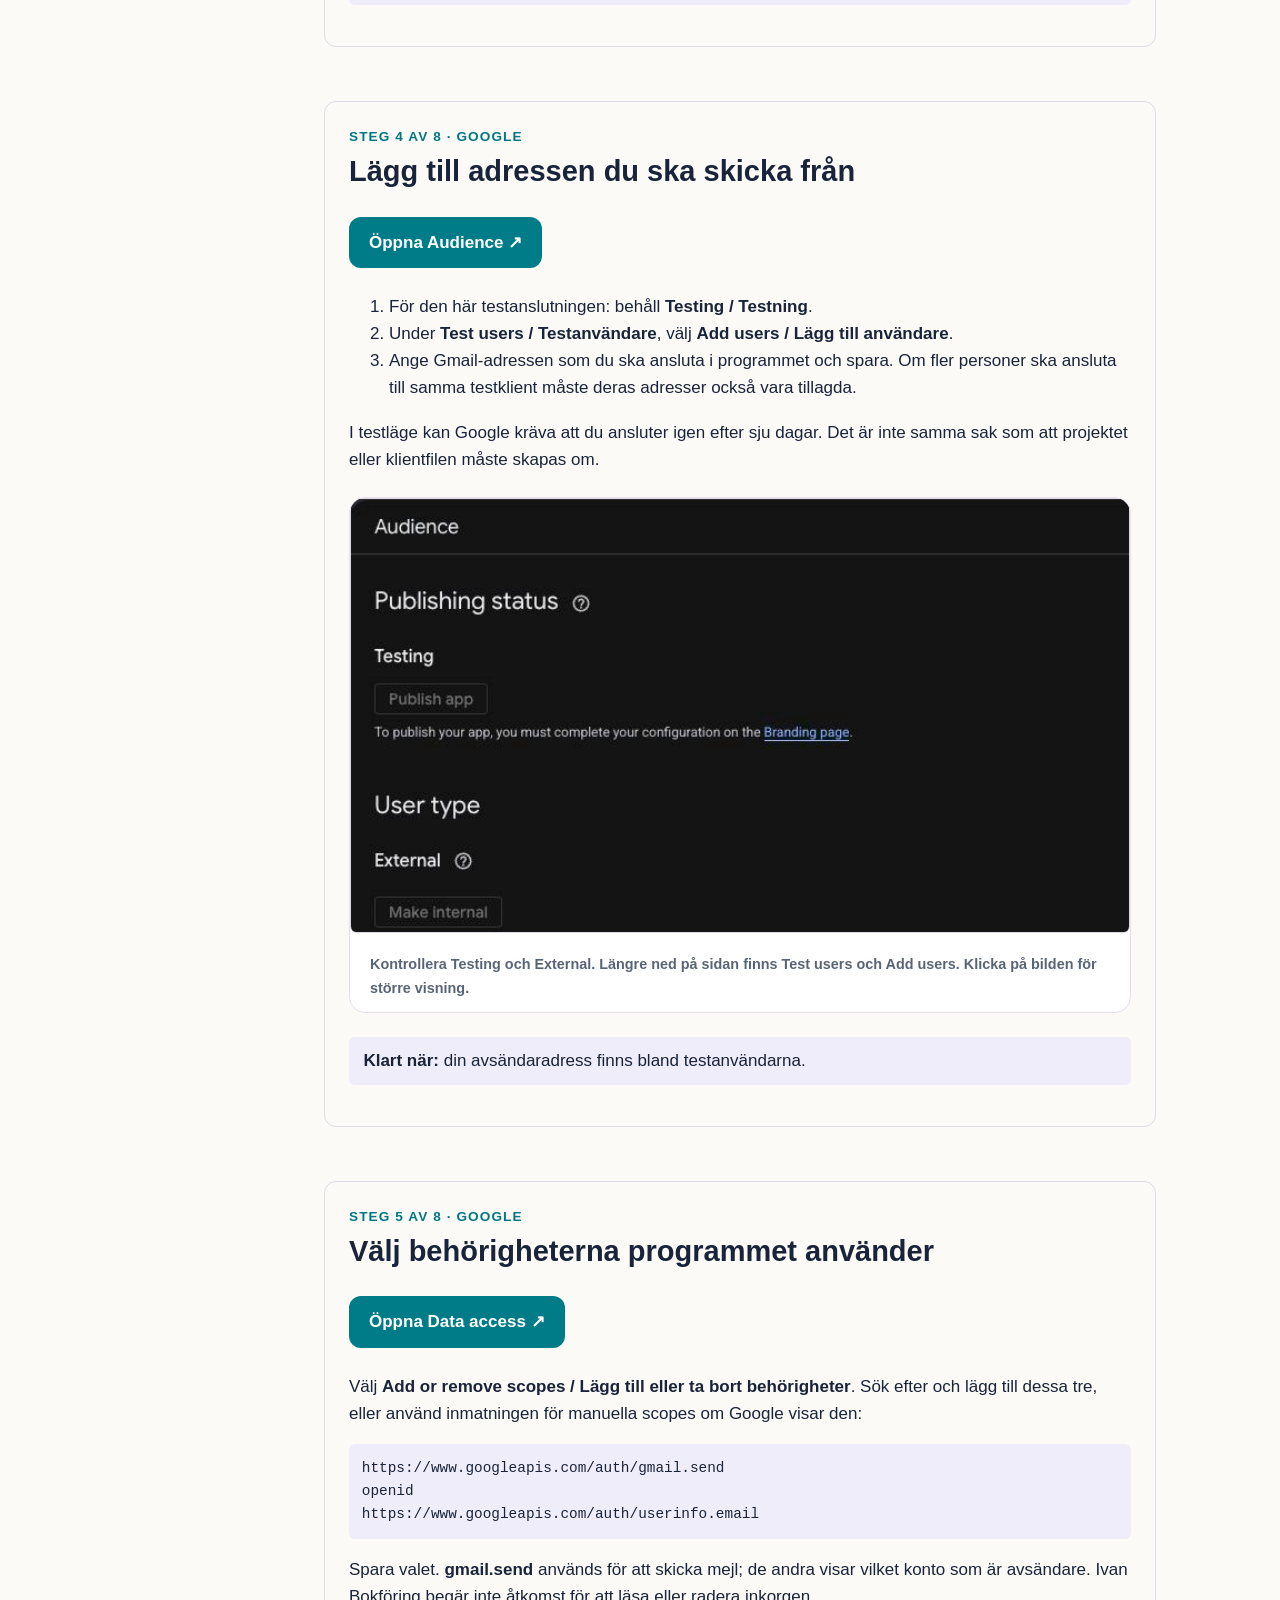
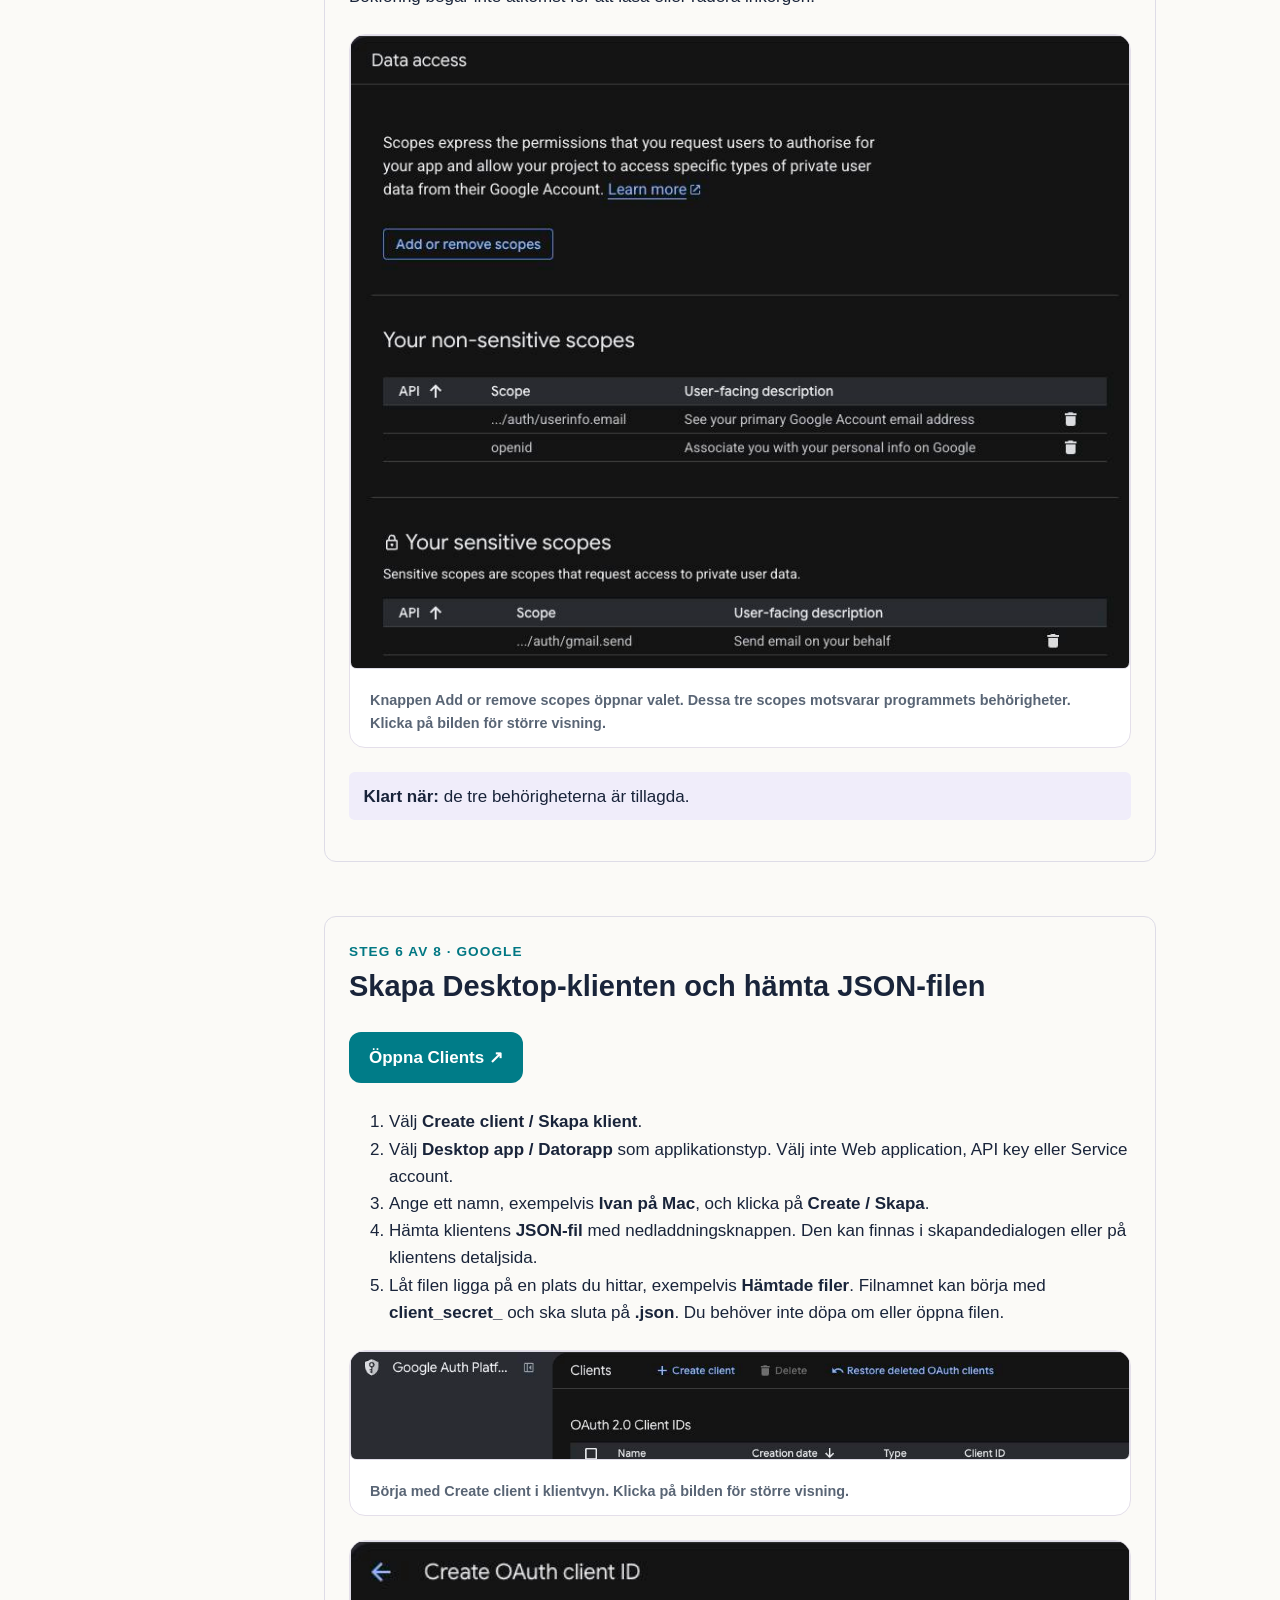
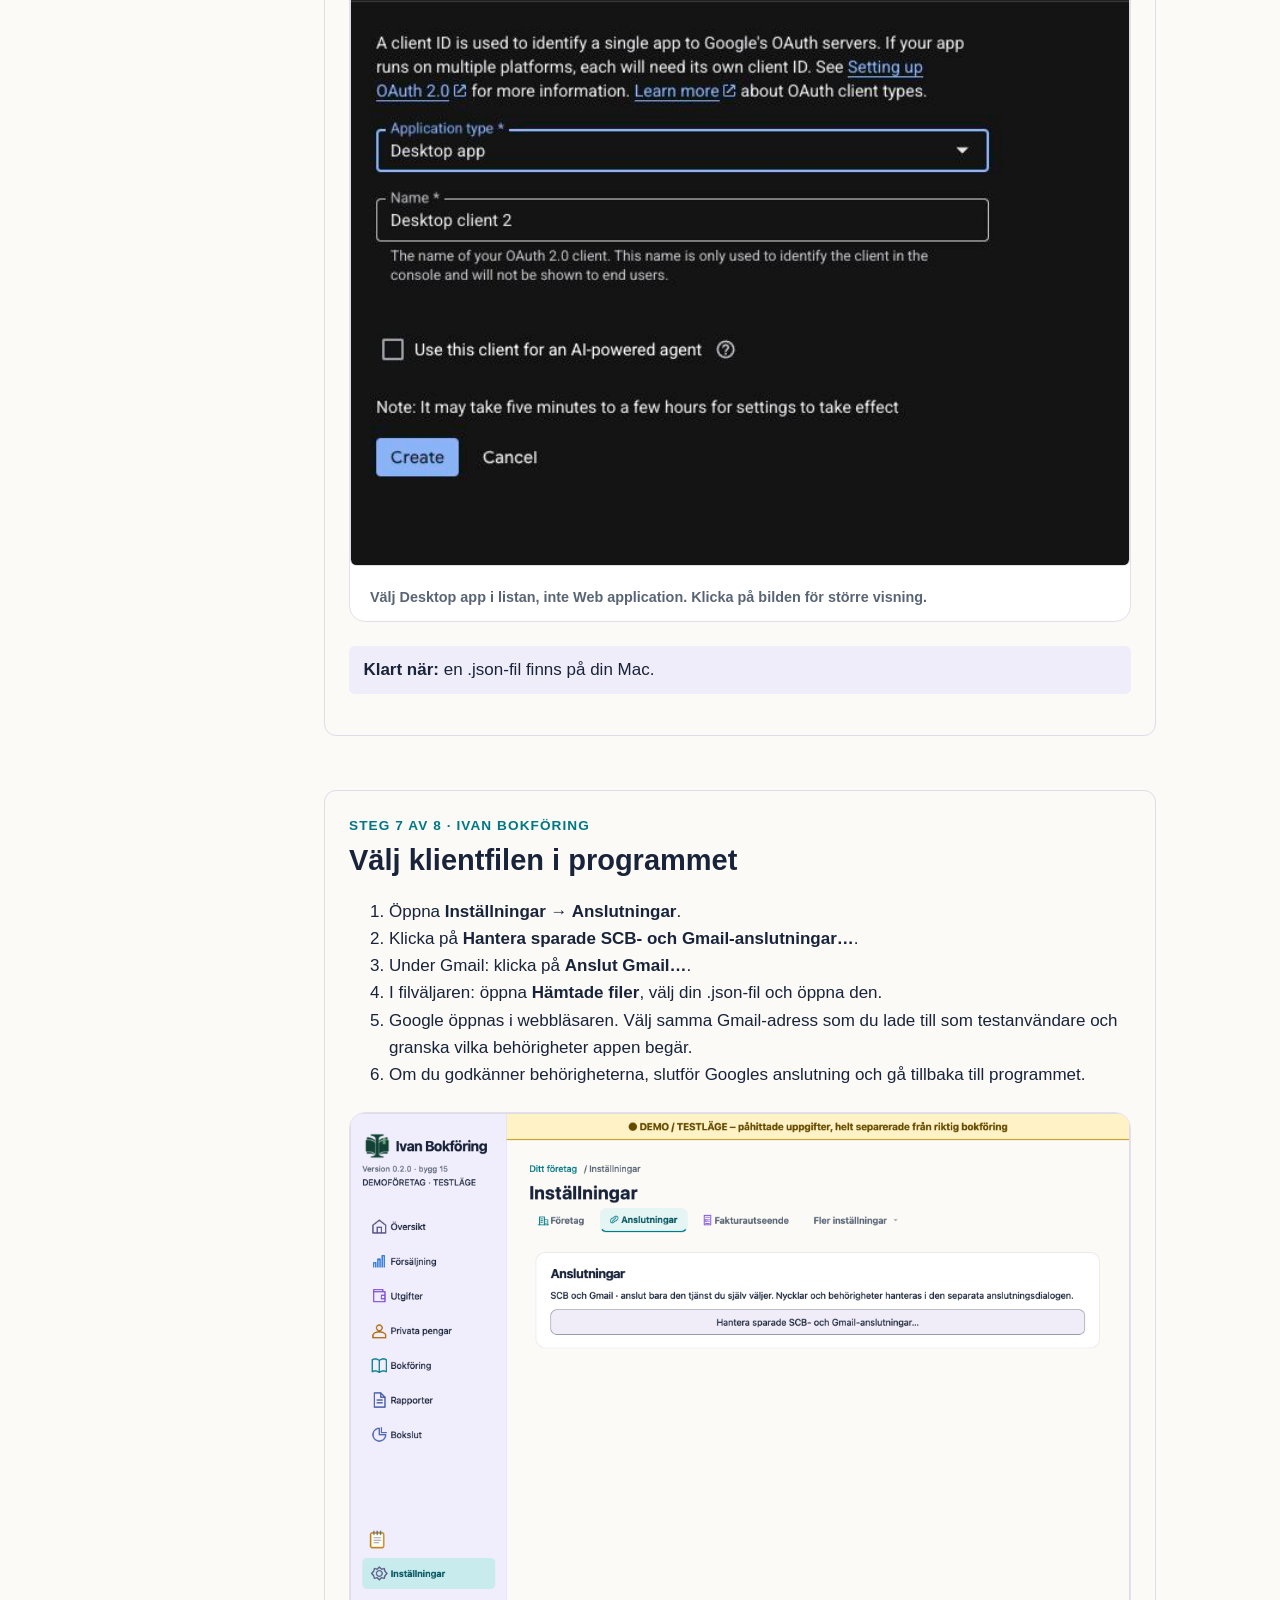
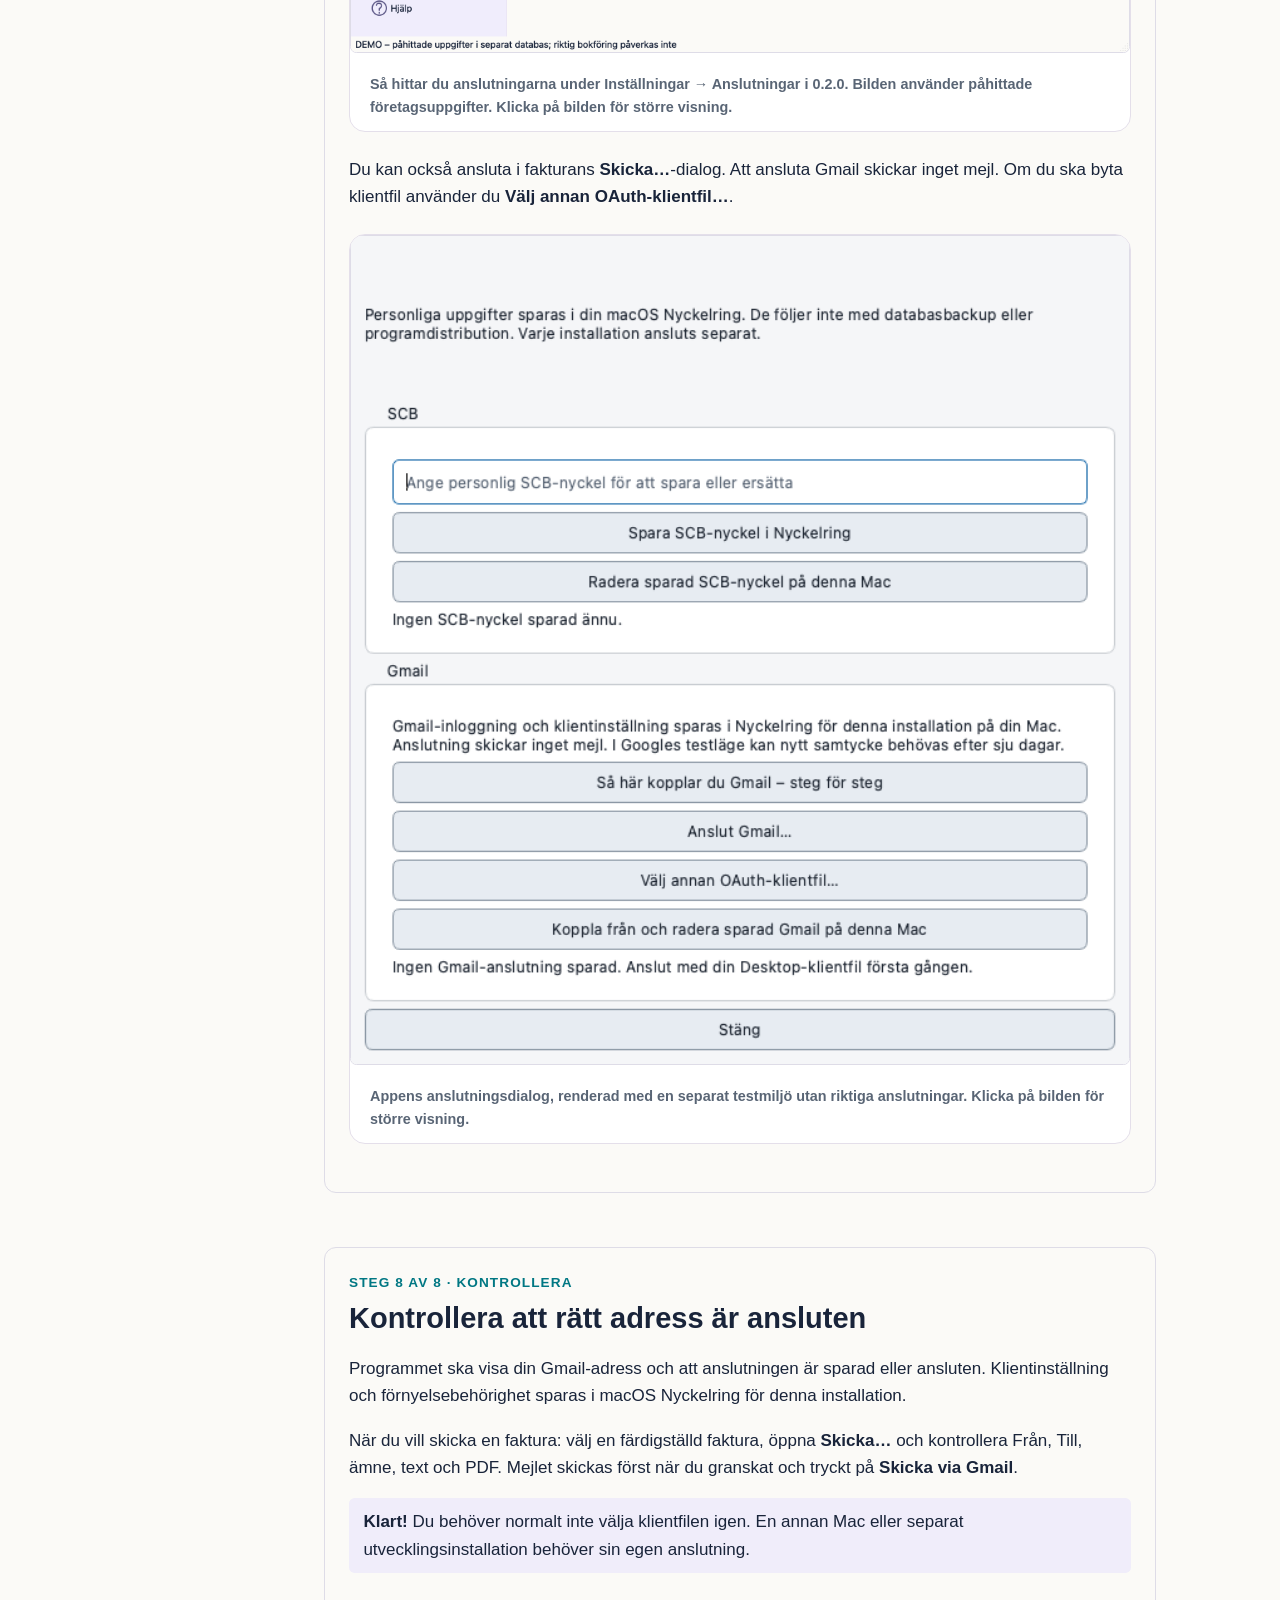
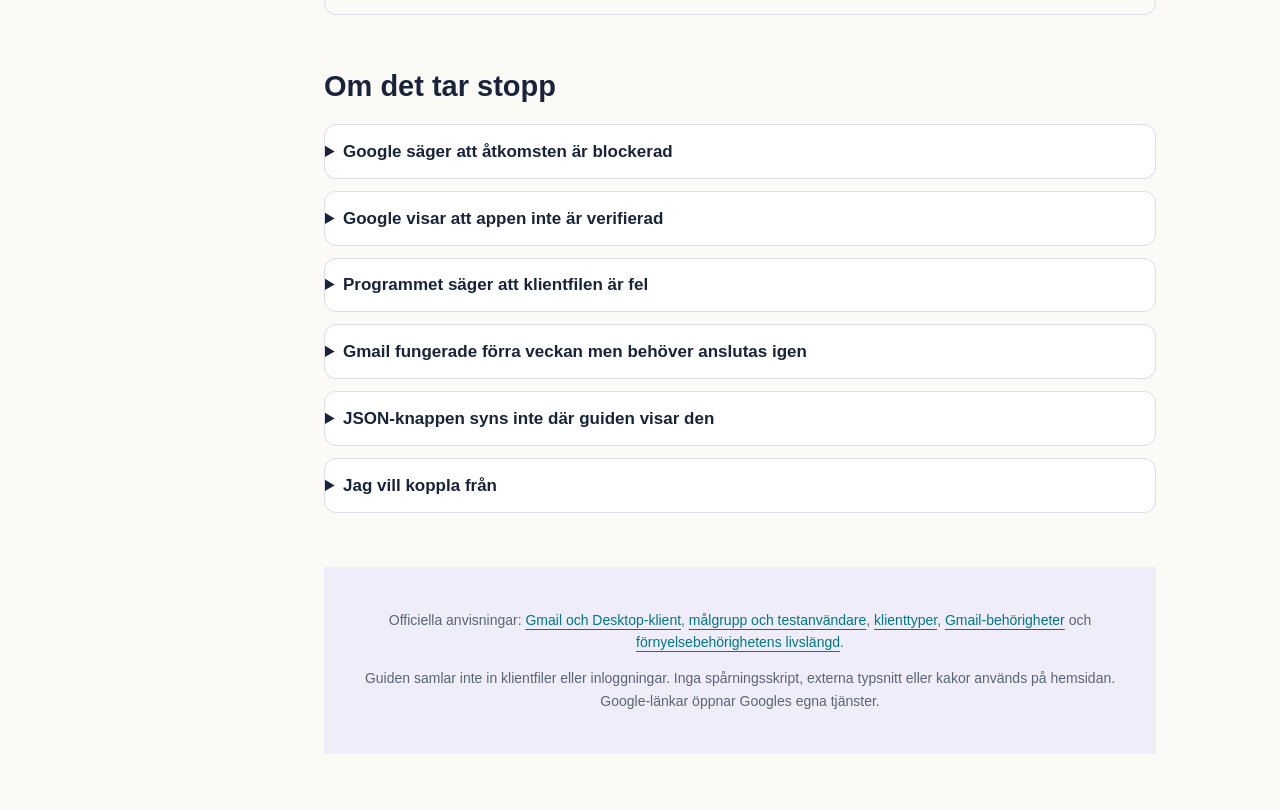
==== commit 33d80aac: "Publicera hemsida och guide för Ivan Bokföring 0.2.0 Ny granskad hemsida med logotyp, fiktiva appbil" ====
--- a/gmail.html
+++ b/gmail.html
@@ -6,7 +6,7 @@
   <meta name="description" content="Koppla Gmail till Ivan Bokföring. Tydliga steg för Google-projekt, Desktop-klientfil och anslutning på din Mac.">
   <meta name="color-scheme" content="light">
   <title>Koppla Gmail – steg för steg · Ivan Bokföring</title>
-  <link rel="icon" href="favicon.svg" type="image/svg+xml">
+  <link rel="icon" href="logo.png" type="image/png">
   <link rel="stylesheet" href="theme.css">
   <link rel="stylesheet" href="guide.css">
 </head>
@@ -124,14 +124,14 @@
         <p class="step-number">Steg 7 av 8 · Ivan Bokföring</p>
         <h2>Välj klientfilen i programmet</h2>
         <ol>
-          <li>Öppna <strong>Inställningar → Företag</strong>.</li>
+          <li>Öppna <strong>Inställningar → Anslutningar</strong>.</li>
           <li>Klicka på <strong>Hantera sparade SCB- och Gmail-anslutningar…</strong>.</li>
           <li>Under Gmail: klicka på <strong>Anslut Gmail…</strong>.</li>
           <li>I filväljaren: öppna <strong>Hämtade filer</strong>, välj din .json-fil och öppna den.</li>
           <li>Google öppnas i webbläsaren. Välj samma Gmail-adress som du lade till som testanvändare och granska vilka behörigheter appen begär.</li>
           <li>Om du godkänner behörigheterna, slutför Googles anslutning och gå tillbaka till programmet.</li>
         </ol>
-        <figure><a href="gmail-app-installningar.png"><img src="gmail-app-installningar.png" alt="Företagsinställningarna med knappen Hantera sparade SCB- och Gmail-anslutningar." loading="lazy"></a><figcaption>Så hittar du anslutningarna under Inställningar och Företag. Bilden använder påhittade företagsuppgifter. Klicka på bilden för större visning.</figcaption></figure>
+        <figure><a href="020-settings-connections-1100.png"><img src="020-settings-connections-1100.png" alt="Fliken Anslutningar med knappen Hantera sparade SCB- och Gmail-anslutningar." loading="lazy"></a><figcaption>Så hittar du anslutningarna under Inställningar → Anslutningar i 0.2.0. Bilden använder påhittade företagsuppgifter. Klicka på bilden för större visning.</figcaption></figure>
         <p>Du kan också ansluta i fakturans <strong>Skicka…</strong>-dialog. Att ansluta Gmail skickar inget mejl. Om du ska byta klientfil använder du <strong>Välj annan OAuth-klientfil…</strong>.</p>
         <figure><a href="gmail-app-anslutningar.png"><img src="gmail-app-anslutningar.png" alt="Anslutningsdialogen i Ivan Bokföring med Gmail-guiden och knappen Anslut Gmail." loading="lazy"></a><figcaption>Appens anslutningsdialog, renderad med en separat testmiljö utan riktiga anslutningar. Klicka på bilden för större visning.</figcaption></figure>
       </section>
--- a/theme.css
+++ b/theme.css
@@ -1,36 +1,3 @@
-:root {
-  color-scheme: light;
-  --paper: #ffffff;
-  --ink: #172b3a;
-  --muted: #405466;
-  --accent: #075c83;
-  --accent-hover: #034565;
-  --panel: #eef5f9;
-  --border: #b3c8d6;
-  --status-bg: #fff1cb;
-  --status-ink: #634300;
-  --focus: #9a4c00;
-}
-* { box-sizing: border-box; }
-body { margin: 0; background: var(--paper); color: var(--ink); font: 1rem/1.65 system-ui, sans-serif; }
-main { max-width: 46rem; margin: 0 auto; padding: 2.8rem 1.25rem 1.5rem; }
-h1 { font-size: clamp(2rem, 6vw, 2.8rem); line-height: 1.15; margin: .35rem 0 1rem; letter-spacing: -.025em; }
-h2 { font-size: 1.3rem; line-height: 1.35; margin: 0 0 .8rem; }
-p { margin: .8rem 0; }
-.intro { font-size: 1.1rem; }
-.eyebrow { color: var(--muted); font-weight: 600; margin: 0; }
-section { margin-top: 2rem; }
-.release { padding: 1.4rem; border: 1px solid var(--border); border-radius: .5rem; background: var(--panel); color: var(--ink); }
-.status { display: inline-block; margin: 0 0 .85rem; padding: .15rem .6rem; border-radius: .2rem; color: var(--status-ink); background: var(--status-bg); font-weight: 650; }
-a { color: var(--accent); text-underline-offset: .2em; }
-a:hover, a:active { color: var(--accent-hover); }
-a:focus-visible { outline: 3px solid var(--focus); outline-offset: 4px; }
-.button { display: inline-block; padding: .8rem 1.1rem; margin: .65rem 0 .3rem; border-radius: .3rem; background: var(--accent); color: var(--paper); font-weight: 650; text-decoration: none; }
-.button span { display: block; font-size: .9rem; font-weight: 400; }
-.button:hover, .button:active { background: var(--accent-hover); color: var(--paper); }
-.small, footer { font-size: .9rem; color: var(--muted); }
-ol { padding-left: 1.6rem; }
-li { padding-left: .2rem; margin: .4rem 0; }
-code { font-size: .95em; overflow-wrap: anywhere; }
-footer { margin-top: 2rem; padding-top: 1rem; border-top: 1px solid var(--border); }
-@media (max-width: 30rem) { main { padding-top: 1.5rem; } .release { padding: 1rem; } .button { display: block; text-align: center; } }
+:root{--border:#dedce7;--panel:#f0edfa;--paper:#fbfaf7;--accent:#007783;--muted:#596575}
+*{box-sizing:border-box}html{scroll-behavior:smooth}body{margin:0;background:#fbfaf7;color:#19243a;font:17px/1.6 -apple-system,BlinkMacSystemFont,"Segoe UI",sans-serif}a{color:#007783;text-underline-offset:4px}a:focus-visible,summary:focus-visible{outline:3px solid #8051d9;outline-offset:4px;border-radius:4px}.skip{position:absolute;left:10px;top:-80px}.skip:focus{top:10px;background:white;padding:12px;z-index:3}body>header{display:flex;justify-content:space-between;gap:24px;align-items:center;background:#f0edfa;padding:22px max(24px,calc((100vw - 1140px)/2))}.brand{display:flex;align-items:center;gap:10px;font-size:21px;font-weight:750;color:#19243a;text-decoration:none;white-space:nowrap}.brand img{width:42px;height:42px;object-fit:contain}body>header nav{display:flex;gap:22px;flex-wrap:wrap}body>header nav a{font-size:15px;font-weight:650;text-decoration:none;color:#575282}main{max-width:1140px;margin:auto;padding:24px}section{margin:54px 0;scroll-margin-top:20px}h1{font-size:clamp(38px,6vw,64px);line-height:1.1;letter-spacing:-2px;max-width:760px;margin:20px 0}h2{font-size:29px;line-height:1.2;margin:0 0 20px}h3{font-size:20px;line-height:1.3;margin:0 0 12px}.lead{font-size:22px;max-width:750px}.eyebrow{font-size:12px;letter-spacing:1.6px;font-weight:700;color:#596575}.button,.secondary{display:inline-block;padding:12px 20px;border-radius:12px;text-decoration:none;font-weight:650;margin:8px 8px 8px 0}.button{background:#007c88;color:white}.secondary{border:1px solid #007c88;color:#007c88;background:white}.notice{font-size:15px;padding:22px;border-radius:16px;background:#fff4dd;color:#594100}.features,.gallery,.articles{display:grid;gap:20px}.features{grid-template-columns:repeat(3,1fr)}article{border-radius:18px;padding:26px;background:#e6f6f5}article p{margin-bottom:0}.features article:nth-child(2){background:#edf0fc}.features article:nth-child(3){background:#fff4dd}.features h2{font-size:23px}.gallery{grid-template-columns:1fr 1fr}figure{margin:0;background:white;border:1px solid #e4dfea;border-radius:16px;overflow:hidden}figure img{width:100%;display:block}figcaption{padding:12px 20px;font-weight:650}.articles{grid-template-columns:1fr 1fr}details{background:white;border:1px solid #dedce7;border-radius:12px;padding:18px 22px;margin:12px 0}summary{cursor:pointer;font-weight:700}details p{max-width:850px}footer{background:#f0edfa;padding:28px;text-align:center;font-size:14px;color:#596575}@media(max-width:760px){body>header{align-items:flex-start;flex-direction:column}body>header nav{gap:14px}main{padding:20px}section{margin:36px 0}.features,.gallery,.articles{grid-template-columns:1fr}h1{letter-spacing:-1px}}@media(prefers-reduced-motion:reduce){html{scroll-behavior:auto}}@media print{header,nav,.button,.secondary{display:none}main{max-width:none}details{break-inside:avoid}.gallery{grid-template-columns:1fr 1fr}}
+.site-nav{display:block}.site-layout main>header{display:block;background:transparent;padding:0}.site-layout h1{font-size:clamp(36px,5vw,54px)}.site-layout .intro{font-size:21px}.site-layout .small{font-size:14px;color:var(--muted)}.site-layout .release{background:#fff4dd;padding:24px;border-radius:16px}.site-layout figure img{object-fit:contain}.site-layout figure{margin:24px 0}.site-layout .step-links{display:block}
